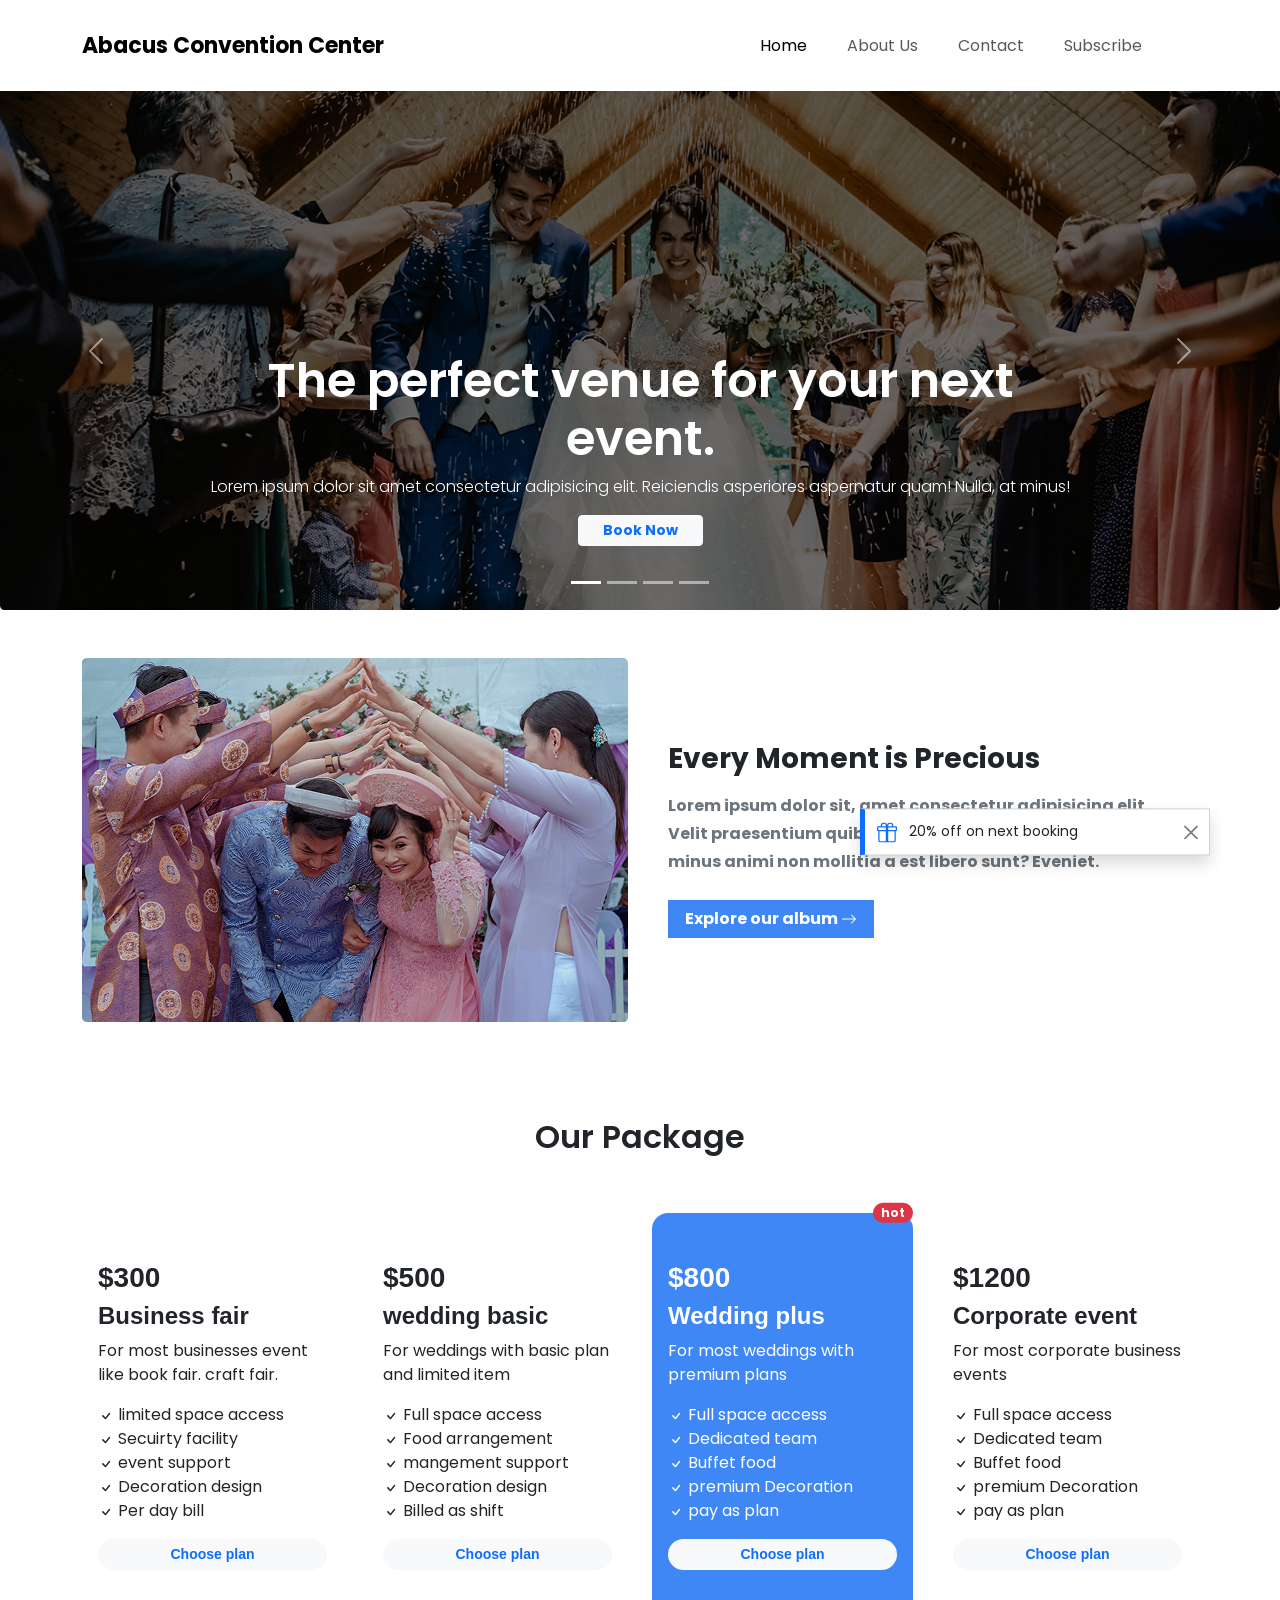
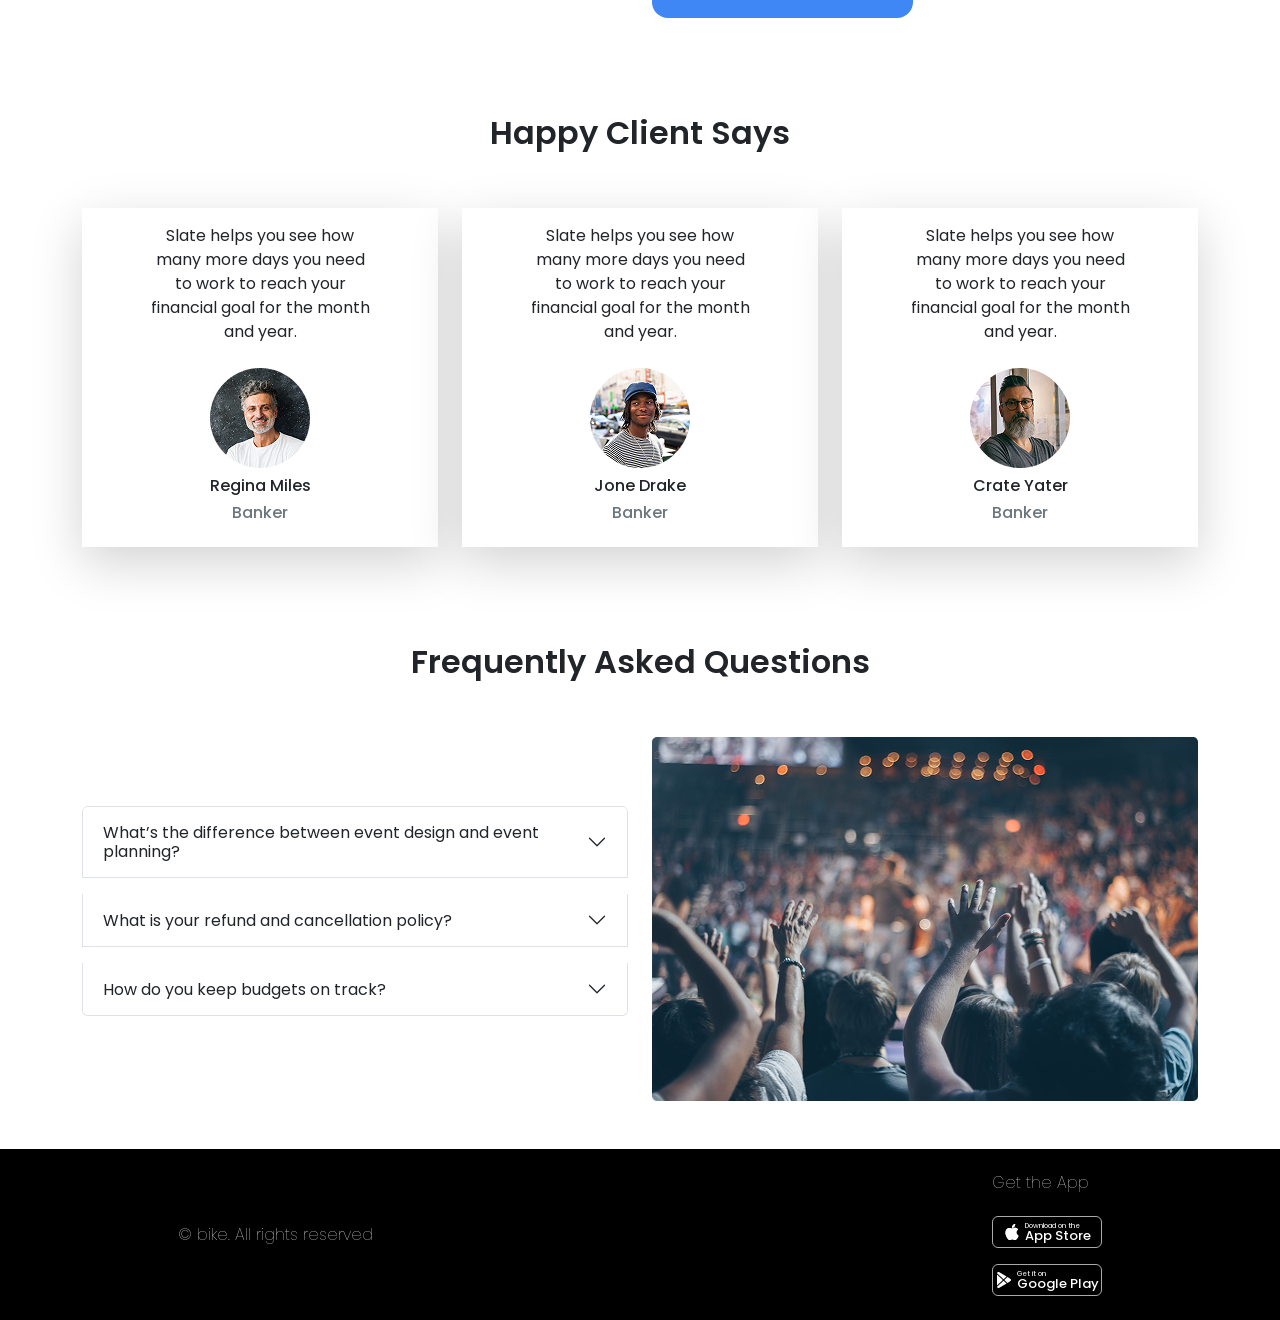
==== task-bootstrap/index.html @ 2b0fbbd4 "Fixed some typography" ====
<!DOCTYPE html>
<html lang="en">
<head>
    <meta charset="UTF-8">
    <meta name="viewport" content="width=device-width, initial-scale=1.0">
    <link rel="preconnect" href="https://fonts.googleapis.com">
    <link rel="preconnect" href="https://fonts.gstatic.com" crossorigin>
    <link href="https://fonts.googleapis.com/css2?family=Poppins:ital,wght@0,100;0,200;0,300;0,400;0,500;0,600;0,700;0,800;0,900;1,100;1,200;1,300;1,400;1,500;1,600;1,700;1,800;1,900&display=swap" rel="stylesheet">
    <link rel="stylesheet" href="https://cdn.jsdelivr.net/npm/bootstrap@5.3.8/dist/css/bootstrap.min.css">
    <link rel="stylesheet" href="style.css">
    <title>Bootstrap Task</title>
</head>
<body>
    <!-- Nav -->
    <nav class="navbar navbar-expand-lg py-4 shadow-sm">
        <div class="container">
            <a class="navbar-brand fw-700 text-wrap" href="#" style="font-size: 22px;">Abacus Convention Center</a>
            <button class="navbar-toggler" type="button" data-bs-toggle="collapse" data-bs-target="#navbarSupportedContent" aria-controls="navbarSupportedContent" aria-expanded="false" aria-label="Toggle navigation">
                <img src="img/menu-2 1.png">
            </button>
            <div class="collapse navbar-collapse" id="navbarSupportedContent">
                <ul class="navbar-nav ms-auto me-5 gap-4 flex-shrink-0">
                    <li class="nav-item">
                        <a class="nav-link active fs-16" aria-current="page" href="#">Home</a>
                    </li>
                    <li class="nav-item">
                        <a class="nav-link fs-16" href="#">About Us</a>
                    </li>
                    <li class="nav-item">
                        <a class="nav-link fs-16" href="#">Contact</a>
                    </li>
                    <li class="nav-item">
                        <a class="nav-link fs-16" href="#">Subscribe</a>
                    </li>
                </ul>
            </div>
        </div>
    </nav>
    <!-- Nav -->

    <!-- Slide -->
    <section class="slides">
        <div class="container-fluid p-0">
            <div id="carouselExampleCaptions" class="carousel slide" data-bs-touch="true" data-bs-ride="carousel">
                <div class="carousel-indicators">
                    <button type="button" data-bs-target="#carouselExampleCaptions" data-bs-slide-to="0" class="active" aria-current="true" aria-label="Slide 1"></button>
                    <button type="button" data-bs-target="#carouselExampleCaptions" data-bs-slide-to="1" aria-label="Slide 2"></button>
                    <button type="button" data-bs-target="#carouselExampleCaptions" data-bs-slide-to="2" aria-label="Slide 3"></button>
                    <button type="button" data-bs-target="#carouselExampleCaptions" data-bs-slide-to="3" aria-label="Slide 4"></button>
                </div>

                <div class="carousel-inner mx-auto">
                    <div class="carousel-item active">
                        <div class="w-img-container">
                            <img class="w-100 w-img" src="img/slide.png">
                        </div>
                        <div class="carousel-caption d-md-block mb-4">
                            <div class="p-0 mx-auto">
                                <h5 class="caption-title fw-600">The perfect venue for your next event.</h5>
                                <p class="fs-16 fw-300">Lorem ipsum dolor sit amet consectetur adipisicing elit. Reiciendis asperiores aspernatur quam! Nulla, at minus!</p>
                                <button class="btn btn-sm btn-light px-4 text-primary fw-700">Book Now</button>
                            </div>
                        </div>
                    </div>
                    <div class="carousel-item">
                        <div class="w-img-container">
                            <img class="w-100 w-img" src="img/slide.png">
                        </div>
                        <div class="carousel-caption d-md-block mb-4">
                            <div class="w-md-50 p-0 mx-auto">
                                <h5 class="caption-title fw-600">The perfect venue for your next event.</h5>
                                <p class="fs-16 fw-300">Lorem ipsum dolor sit amet consectetur adipisicing elit. Reiciendis asperiores aspernatur quam! Nulla, at minus!</p>
                                <button class="btn btn-sm btn-light px-4 text-primary fw-bold">Book Now</button>
                            </div>
                        </div>
                    </div>
                    <div class="carousel-item">
                        <div class="w-img-container">
                            <img class="w-100 w-img" src="img/slide.png">
                        </div>
                        <div class="carousel-caption d-md-block mb-4">
                            <div class="p-0 mx-auto">
                                <h5 class="caption-title fw-600">The perfect venue for your next event.</h5>
                                <p class="fs-16 fw-300">Lorem ipsum dolor sit amet consectetur adipisicing elit. Reiciendis asperiores aspernatur quam! Nulla, at minus!</p>
                                <button class="btn btn-sm btn-light px-4 text-primary fw-bold">Book Now</button>
                            </div>
                        </div>
                    </div>
                    <div class="carousel-item">
                        <div class="w-img-container">
                            <img class="w-100 w-img" src="img/slide.png">
                        </div>
                        <div class="carousel-caption d-md-block mb-4">
                            <div class="w-md-50 p-0 mx-auto">
                                <h5 class="caption-title fw-600">The perfect venue for your next event.</h5>
                                <p class="fs-16 fw-300">Lorem ipsum dolor sit amet consectetur adipisicing elit. Reiciendis asperiores aspernatur quam! Nulla, at minus!</p>
                                <button class="btn btn-sm btn-light px-4 text-primary fw-bold">Book Now</button>
                            </div>
                        </div>
                    </div>
                </div>

                <button class="carousel-control-prev" type="button" data-bs-target="#carouselExampleCaptions" data-bs-slide="prev">
                    <span class="carousel-control-prev-icon" aria-hidden="true"></span>
                    <span class="visually-hidden">Previous</span>
                </button>

                <button class="carousel-control-next" type="button" data-bs-target="#carouselExampleCaptions" data-bs-slide="next">
                    <span class="carousel-control-next-icon" aria-hidden="true"></span>
                    <span class="visually-hidden">Next</span>
                </button>
            </div>
        </div>
    </section>
    <!-- Slide -->

    <!-- Content -->
    <section class="content">
        <div class="container my-5 position-relative">
            <div class="row align-items-center gy-3">
                <div class="col-lg-6 d-flex justify-content-center">
                    <img class="img-fluid" src="img/group.png" alt="">
                </div>
                <div class="col-lg-6">
                    <div class="d-flex flex-column gap-2 p-3">
                        <h3 class="content-title fw-bolder">Every Moment is Precious</h3>
                        <p class="fw-700 text-secondary" style="line-height: 28px;">Lorem ipsum dolor sit, amet consectetur adipisicing elit. Velit praesentium quibusdam doloribus quos sequi quod id, minus animi non mollitia a est libero sunt? Eveniet.</p>
                        <div>
                            <button class="btn text-white px-3 rounded-0 fw-700 fs-16" style="background-color: #3F87F5;">
                                Explore our album
                                <svg xmlns="http://www.w3.org/2000/svg" width="16" height="16" fill="currentColor" class="bi bi-arrow-right" viewBox="0 0 16 16">
                                    <path fill-rule="evenodd" d="M1 8a.5.5 0 0 1 .5-.5h11.793l-3.147-3.146a.5.5 0 0 1 .708-.708l4 4a.5.5 0 0 1 0 .708l-4 4a.5.5 0 0 1-.708-.708L13.293 8.5H1.5A.5.5 0 0 1 1 8"/>
                                </svg>
                            </button>
                        </div>
                    </div>
                </div>
            </div>
            <div class="toast show align-items-center position-absolute top-50 end-0 translate-middle-y rounded-0" role="alert" aria-live="assertive" aria-atomic="true" style="background: white; border-left: 5px solid var(--bs-primary);">
                <div class="d-flex">
                    <div class="toast-body">
                        <svg xmlns="http://www.w3.org/2000/svg" width="20" height="20" fill="currentColor" class="bi bi-gift me-2 text-primary" viewBox="0 0 16 16">
                            <path d="M3 2.5a2.5 2.5 0 0 1 5 0 2.5 2.5 0 0 1 5 0v.006c0 .07 0 .27-.038.494H15a1 1 0 0 1 1 1v2a1 1 0 0 1-1 1v7.5a1.5 1.5 0 0 1-1.5 1.5h-11A1.5 1.5 0 0 1 1 14.5V7a1 1 0 0 1-1-1V4a1 1 0 0 1 1-1h2.038A3 3 0 0 1 3 2.506zm1.068.5H7v-.5a1.5 1.5 0 1 0-3 0c0 .085.002.274.045.43zM9 3h2.932l.023-.07c.043-.156.045-.345.045-.43a1.5 1.5 0 0 0-3 0zM1 4v2h6V4zm8 0v2h6V4zm5 3H9v8h4.5a.5.5 0 0 0 .5-.5zm-7 8V7H2v7.5a.5.5 0 0 0 .5.5z"/>
                        </svg>
                        20% off on next booking
                    </div>
                    <button type="button" class="btn-close me-2 m-auto" data-bs-dismiss="toast" aria-label="Close"></button>
                </div>
            </div>
        </div>
    </section>
    <!-- Content -->

    <!-- Packages -->
    <section class="packages">
        <div class="container my-5">
            <div class="row">
                <div class="col-md-12 text-center my-5">
                    <h2 class="fw-600">Our Package</h2>
                </div>
            </div>
            <div class="row gy-3">
                <div class="col-md-3">
                    <div class="card border-0 rounded-4">
                        <div class="card-body py-5">
                            <h3 class="fw-700 ff-roboto">$300</h3>
                            <h4 class="fw-700 ff-roboto">Business fair</h4>
                            <p class="fw-400">For most businesses event like book fair. craft fair.</p>
                            <ul class="list-unstyled fw-400">
                                <li>
                                    <svg xmlns="http://www.w3.org/2000/svg" width="16" height="16" fill="currentColor" class="bi bi-check" viewBox="0 0 16 16">
                                        <path d="M10.97 4.97a.75.75 0 0 1 1.07 1.05l-3.99 4.99a.75.75 0 0 1-1.08.02L4.324 8.384a.75.75 0 1 1 1.06-1.06l2.094 2.093 3.473-4.425z"/>
                                    </svg>
                                    limited space access
                                </li>
                                <li>
                                    <svg xmlns="http://www.w3.org/2000/svg" width="16" height="16" fill="currentColor" class="bi bi-check" viewBox="0 0 16 16">
                                        <path d="M10.97 4.97a.75.75 0 0 1 1.07 1.05l-3.99 4.99a.75.75 0 0 1-1.08.02L4.324 8.384a.75.75 0 1 1 1.06-1.06l2.094 2.093 3.473-4.425z"/>
                                    </svg>
                                    Secuirty facility
                                </li>
                                <li>
                                    <svg xmlns="http://www.w3.org/2000/svg" width="16" height="16" fill="currentColor" class="bi bi-check" viewBox="0 0 16 16">
                                        <path d="M10.97 4.97a.75.75 0 0 1 1.07 1.05l-3.99 4.99a.75.75 0 0 1-1.08.02L4.324 8.384a.75.75 0 1 1 1.06-1.06l2.094 2.093 3.473-4.425z"/>
                                    </svg>
                                    event support
                                </li>
                                <li>
                                    <svg xmlns="http://www.w3.org/2000/svg" width="16" height="16" fill="currentColor" class="bi bi-check" viewBox="0 0 16 16">
                                        <path d="M10.97 4.97a.75.75 0 0 1 1.07 1.05l-3.99 4.99a.75.75 0 0 1-1.08.02L4.324 8.384a.75.75 0 1 1 1.06-1.06l2.094 2.093 3.473-4.425z"/>
                                    </svg>
                                    Decoration design
                                </li>
                                <li>
                                    <svg xmlns="http://www.w3.org/2000/svg" width="16" height="16" fill="currentColor" class="bi bi-check" viewBox="0 0 16 16">
                                        <path d="M10.97 4.97a.75.75 0 0 1 1.07 1.05l-3.99 4.99a.75.75 0 0 1-1.08.02L4.324 8.384a.75.75 0 1 1 1.06-1.06l2.094 2.093 3.473-4.425z"/>
                                    </svg>
                                    Per day bill
                                </li>
                            </ul>
                            <div>
                                <button class="btn btn-sm bg-light text-primary rounded-pill w-100 fw-700 ff-roboto" style="color: #3F87F5;">Choose plan</button>
                            </div>
                        </div>
                    </div>
                </div>
                <div class="col-md-3">
                    <div class="card border-0 rounded-4">
                        <div class="card-body py-5">
                            <h3 class="fw-700 ff-roboto">$500</h3>
                            <h4 class="fw-700 ff-roboto">wedding basic</h4>
                            <p class="fw-400">For weddings with basic plan and limited item</p>
                            <ul class="list-unstyled fw-400">
                                <li>
                                    <svg xmlns="http://www.w3.org/2000/svg" width="16" height="16" fill="currentColor" class="bi bi-check" viewBox="0 0 16 16">
                                        <path d="M10.97 4.97a.75.75 0 0 1 1.07 1.05l-3.99 4.99a.75.75 0 0 1-1.08.02L4.324 8.384a.75.75 0 1 1 1.06-1.06l2.094 2.093 3.473-4.425z"/>
                                    </svg>
                                    Full space access
                                </li>
                                <li>
                                    <svg xmlns="http://www.w3.org/2000/svg" width="16" height="16" fill="currentColor" class="bi bi-check" viewBox="0 0 16 16">
                                        <path d="M10.97 4.97a.75.75 0 0 1 1.07 1.05l-3.99 4.99a.75.75 0 0 1-1.08.02L4.324 8.384a.75.75 0 1 1 1.06-1.06l2.094 2.093 3.473-4.425z"/>
                                    </svg>
                                    Food arrangement
                                </li>
                                <li>
                                    <svg xmlns="http://www.w3.org/2000/svg" width="16" height="16" fill="currentColor" class="bi bi-check" viewBox="0 0 16 16">
                                        <path d="M10.97 4.97a.75.75 0 0 1 1.07 1.05l-3.99 4.99a.75.75 0 0 1-1.08.02L4.324 8.384a.75.75 0 1 1 1.06-1.06l2.094 2.093 3.473-4.425z"/>
                                    </svg>
                                    mangement support
                                </li>
                                <li>
                                    <svg xmlns="http://www.w3.org/2000/svg" width="16" height="16" fill="currentColor" class="bi bi-check" viewBox="0 0 16 16">
                                        <path d="M10.97 4.97a.75.75 0 0 1 1.07 1.05l-3.99 4.99a.75.75 0 0 1-1.08.02L4.324 8.384a.75.75 0 1 1 1.06-1.06l2.094 2.093 3.473-4.425z"/>
                                    </svg>
                                    Decoration design
                                </li>
                                <li>
                                    <svg xmlns="http://www.w3.org/2000/svg" width="16" height="16" fill="currentColor" class="bi bi-check" viewBox="0 0 16 16">
                                        <path d="M10.97 4.97a.75.75 0 0 1 1.07 1.05l-3.99 4.99a.75.75 0 0 1-1.08.02L4.324 8.384a.75.75 0 1 1 1.06-1.06l2.094 2.093 3.473-4.425z"/>
                                    </svg>
                                    Billed as shift
                                </li>
                            </ul>
                            <div>
                                <button class="btn btn-sm bg-light text-primary rounded-pill w-100 fw-700 ff-roboto" style="color: #3F87F5;">Choose plan</button>
                            </div>
                        </div>
                    </div>
                </div>
                <div class="col-md-3">
                    <div class="card card-highlight text-white border-0 rounded-4">
                        <span class="badge position-absolute bg-danger rounded-pill end-0 translate-middle-y">hot</span>
                        <div class="card-body py-5">
                            <h3 class="fw-700 ff-roboto">$800</h3>
                            <h4 class="fw-700 ff-roboto" >Wedding plus</h4>
                            <p class="fw-400">For most weddings with premium plans</p>
                            <ul class="list-unstyled fw-400">
                                <li>
                                    <svg xmlns="http://www.w3.org/2000/svg" width="16" height="16" fill="currentColor" class="bi bi-check" viewBox="0 0 16 16">
                                        <path d="M10.97 4.97a.75.75 0 0 1 1.07 1.05l-3.99 4.99a.75.75 0 0 1-1.08.02L4.324 8.384a.75.75 0 1 1 1.06-1.06l2.094 2.093 3.473-4.425z"/>
                                    </svg>
                                    Full space access
                                </li>
                                <li>
                                    <svg xmlns="http://www.w3.org/2000/svg" width="16" height="16" fill="currentColor" class="bi bi-check" viewBox="0 0 16 16">
                                        <path d="M10.97 4.97a.75.75 0 0 1 1.07 1.05l-3.99 4.99a.75.75 0 0 1-1.08.02L4.324 8.384a.75.75 0 1 1 1.06-1.06l2.094 2.093 3.473-4.425z"/>
                                    </svg>
                                    Dedicated team
                                </li>
                                <li>
                                    <svg xmlns="http://www.w3.org/2000/svg" width="16" height="16" fill="currentColor" class="bi bi-check" viewBox="0 0 16 16">
                                        <path d="M10.97 4.97a.75.75 0 0 1 1.07 1.05l-3.99 4.99a.75.75 0 0 1-1.08.02L4.324 8.384a.75.75 0 1 1 1.06-1.06l2.094 2.093 3.473-4.425z"/>
                                    </svg>
                                    Buffet food
                                </li>
                                <li>
                                    <svg xmlns="http://www.w3.org/2000/svg" width="16" height="16" fill="currentColor" class="bi bi-check" viewBox="0 0 16 16">
                                        <path d="M10.97 4.97a.75.75 0 0 1 1.07 1.05l-3.99 4.99a.75.75 0 0 1-1.08.02L4.324 8.384a.75.75 0 1 1 1.06-1.06l2.094 2.093 3.473-4.425z"/>
                                    </svg>
                                    premium Decoration
                                </li>
                                <li>
                                    <svg xmlns="http://www.w3.org/2000/svg" width="16" height="16" fill="currentColor" class="bi bi-check" viewBox="0 0 16 16">
                                        <path d="M10.97 4.97a.75.75 0 0 1 1.07 1.05l-3.99 4.99a.75.75 0 0 1-1.08.02L4.324 8.384a.75.75 0 1 1 1.06-1.06l2.094 2.093 3.473-4.425z"/>
                                    </svg>
                                    pay as plan
                                </li>
                            </ul>
                            <div>
                                <button class="btn btn-sm bg-light text-primary rounded-pill w-100 fw-700 ff-roboto" style="color: #3F87F5;">Choose plan</button>
                            </div>
                        </div>
                    </div>
                </div>
                <div class="col-md-3">
                    <div class="card border-0 rounded-4">
                        <div class="card-body py-5">
                            <h3 class="fw-700 ff-roboto">$1200</h3>
                            <h4 class="fw-700 ff-roboto">Corporate event</h4>
                            <p class="fw-400">For most corporate business events</p>
                            <ul class="list-unstyled fw-400">
                                <li>
                                    <svg xmlns="http://www.w3.org/2000/svg" width="16" height="16" fill="currentColor" class="bi bi-check" viewBox="0 0 16 16">
                                        <path d="M10.97 4.97a.75.75 0 0 1 1.07 1.05l-3.99 4.99a.75.75 0 0 1-1.08.02L4.324 8.384a.75.75 0 1 1 1.06-1.06l2.094 2.093 3.473-4.425z"/>
                                    </svg>
                                    Full space access
                                </li>
                                <li>
                                    <svg xmlns="http://www.w3.org/2000/svg" width="16" height="16" fill="currentColor" class="bi bi-check" viewBox="0 0 16 16">
                                        <path d="M10.97 4.97a.75.75 0 0 1 1.07 1.05l-3.99 4.99a.75.75 0 0 1-1.08.02L4.324 8.384a.75.75 0 1 1 1.06-1.06l2.094 2.093 3.473-4.425z"/>
                                    </svg>
                                    Dedicated team
                                </li>
                                <li>
                                    <svg xmlns="http://www.w3.org/2000/svg" width="16" height="16" fill="currentColor" class="bi bi-check" viewBox="0 0 16 16">
                                        <path d="M10.97 4.97a.75.75 0 0 1 1.07 1.05l-3.99 4.99a.75.75 0 0 1-1.08.02L4.324 8.384a.75.75 0 1 1 1.06-1.06l2.094 2.093 3.473-4.425z"/>
                                    </svg>
                                    Buffet food
                                </li>
                                <li>
                                    <svg xmlns="http://www.w3.org/2000/svg" width="16" height="16" fill="currentColor" class="bi bi-check" viewBox="0 0 16 16">
                                        <path d="M10.97 4.97a.75.75 0 0 1 1.07 1.05l-3.99 4.99a.75.75 0 0 1-1.08.02L4.324 8.384a.75.75 0 1 1 1.06-1.06l2.094 2.093 3.473-4.425z"/>
                                    </svg>
                                    premium Decoration
                                </li>
                                <li>
                                    <svg xmlns="http://www.w3.org/2000/svg" width="16" height="16" fill="currentColor" class="bi bi-check" viewBox="0 0 16 16">
                                        <path d="M10.97 4.97a.75.75 0 0 1 1.07 1.05l-3.99 4.99a.75.75 0 0 1-1.08.02L4.324 8.384a.75.75 0 1 1 1.06-1.06l2.094 2.093 3.473-4.425z"/>
                                    </svg>
                                    pay as plan
                                </li>
                            </ul>
                            <div>
                                <button class="btn btn-sm bg-light text-primary rounded-pill w-100 fw-700 ff-roboto" style="color: #3F87F5;">Choose plan</button>
                            </div>
                        </div>
                    </div>
                </div>
            </div>
        </div>
    </section>
    <!-- Packages -->

    <!-- Testimonials -->
    <section class="packages">
        <div class="container my-5">
            <div class="row">
                <div class="col-md-12 text-center my-5">
                    <h2 class="fw-600">Happy Client Says</h2>
                </div>
            </div>
            <div class="row gy-3">
                <div class="col-md-4">
                    <div class="card border-0 rounded-0 shadow-lg">
                        <div class="card-body text-center">
                            <p class="fw-400 fs-16 px-5">Slate helps you see how 
                                many more days you need 
                                to work to reach your financial 
                                goal for the month and year.</p>
                            <img src="img/ellipse1.png" class="my-2">
                            <h3 class="fs-14">Regina Miles</h3>
                            <h4 class="text-secondary fs-14">Banker</h4>
                        </div>
                    </div>
                </div>
                <div class="col-md-4">
                    <div class="card border-0 rounded-0 shadow-lg">
                        <div class="card-body text-center">
                            <p class="fw-400 fs-16 px-5">Slate helps you see how 
                                many more days you need 
                                to work to reach your financial 
                                goal for the month and year.</p>
                            <img src="img/ellipse2.png" class="my-2">
                            <h3 class="fs-14 ">Jone Drake</h3>
                            <h4 class="text-secondary fs-6">Banker</h4>
                        </div>
                    </div>
                </div>
                <div class="col-md-4">
                    <div class="card border-0 rounded-0 shadow-lg">
                        <div class="card-body text-center">
                            <p class="fw-400 fs-16 px-5">Slate helps you see how 
                                many more days you need 
                                to work to reach your financial 
                                goal for the month and year.</p>
                            <img src="img/ellipse3.png" class="my-2">
                            <h3 class="fs-14">Crate Yater</h3>
                            <h4 class="text-secondary fs-14">Banker</h4>
                        </div>
                    </div>
                </div>
            </div>
        </div>
    </section>
    <!-- Testimonials -->

    <!-- FAQs -->
    <section class="packages">
        <div class="container my-5">
            <div class="row">
                <div class="col-md-12 text-center my-5">
                    <h2 class="fw-600">Frequently Asked Questions</h2>
                </div>
            </div>
            <div class="row align-items-center gy-3">
                <div class="col-lg-6">
                    <div class="accordion" id="accordionFlushExample">
                        <div class="accordion-item mb-3">
                            <h2 class="accordion-header">
                            <button class="accordion-button collapsed" type="button" data-bs-toggle="collapse" data-bs-target="#flush-collapseOne" aria-expanded="false" aria-controls="flush-collapseOne">
                                What’s the difference between event design and event planning?
                            </button>
                            </h2>
                            <div id="flush-collapseOne" class="accordion-collapse collapse" data-bs-parent="#accordionFlushExample">
                            <div class="accordion-body fs-16">Event design and event planning work hand in hand to deliver a successful event.Events by Knight offer tailor made events. This means we incorporate both event design and event planning to create that perfect event.</div>
                            </div>
                        </div>
                        <div class="accordion-item mb-3">
                            <h2 class="accordion-header">
                            <button class="accordion-button collapsed" type="button" data-bs-toggle="collapse" data-bs-target="#flush-collapseTwo" aria-expanded="false" aria-controls="flush-collapseTwo">
                                What is your refund and cancellation policy?
                            </button>
                            </h2>
                            <div id="flush-collapseTwo" class="accordion-collapse collapse" data-bs-parent="#accordionFlushExample">
                            <div class="accordion-body fs-16">Lorem ipsum dolor, sit amet consectetur adipisicing elit. Quia quidem eius eaque nulla eveniet, modi quis iste non possimus, placeat animi eligendi exercitationem odit corporis?</div>
                            </div>
                        </div>
                        <div class="accordion-item mb-3">
                            <h2 class="accordion-header">
                            <button class="accordion-button collapsed" type="button" data-bs-toggle="collapse" data-bs-target="#flush-collapseThree" aria-expanded="false" aria-controls="flush-collapseThree">
                                How do you keep budgets on track?
                            </button>
                            </h2>
                            <div id="flush-collapseThree" class="accordion-collapse collapse" data-bs-parent="#accordionFlushExample">
                            <div class="accordion-body fs-16">Lorem ipsum dolor sit amet, consectetur adipisicing elit. Voluptas, nulla enim corporis voluptatum quidem asperiores repellendus exercitationem ab distinctio quis nemo quisquam debitis. Neque consequatur odit ex veritatis.</div>
                            </div>
                        </div>
                        </div>
                </div>
                <div class="col-lg-6 d-flex justify-content-center">
                    <img class="img-fluid" src="img/group2.png" alt="">
                </div>
            </div>
        </div>
    </section>
    <!-- FAQs -->

    <!-- Footer -->
    <footer class="footer">
        <div class="container-fluid text-white p-4" style="background-color: black;">
            <div class="w-75 mx-auto d-flex justify-content-between align-items-center">
                <span class="fw-lighter">&copy; bike. All rights reserved</span>
                <div class="d-flex flex-column gap-3">
                    <h6 class="fw-lighter">Get the App</h6>
                    <a href="#" class="custom-btn">
                        <svg xmlns="http://www.w3.org/2000/svg" width="16" height="16" fill="currentColor" class="bi bi-apple" viewBox="0 0 16 16">
                            <path d="M11.182.008C11.148-.03 9.923.023 8.857 1.18c-1.066 1.156-.902 2.482-.878 2.516s1.52.087 2.475-1.258.762-2.391.728-2.43m3.314 11.733c-.048-.096-2.325-1.234-2.113-3.422s1.675-2.789 1.698-2.854-.597-.79-1.254-1.157a3.7 3.7 0 0 0-1.563-.434c-.108-.003-.483-.095-1.254.116-.508.139-1.653.589-1.968.607-.316.018-1.256-.522-2.267-.665-.647-.125-1.333.131-1.824.328-.49.196-1.422.754-2.074 2.237-.652 1.482-.311 3.83-.067 4.56s.625 1.924 1.273 2.796c.576.984 1.34 1.667 1.659 1.899s1.219.386 1.843.067c.502-.308 1.408-.485 1.766-.472.357.013 1.061.154 1.782.539.571.197 1.111.115 1.652-.105.541-.221 1.324-1.059 2.238-2.758q.52-1.185.473-1.282"/>
                            <path d="M11.182.008C11.148-.03 9.923.023 8.857 1.18c-1.066 1.156-.902 2.482-.878 2.516s1.52.087 2.475-1.258.762-2.391.728-2.43m3.314 11.733c-.048-.096-2.325-1.234-2.113-3.422s1.675-2.789 1.698-2.854-.597-.79-1.254-1.157a3.7 3.7 0 0 0-1.563-.434c-.108-.003-.483-.095-1.254.116-.508.139-1.653.589-1.968.607-.316.018-1.256-.522-2.267-.665-.647-.125-1.333.131-1.824.328-.49.196-1.422.754-2.074 2.237-.652 1.482-.311 3.83-.067 4.56s.625 1.924 1.273 2.796c.576.984 1.34 1.667 1.659 1.899s1.219.386 1.843.067c.502-.308 1.408-.485 1.766-.472.357.013 1.061.154 1.782.539.571.197 1.111.115 1.652-.105.541-.221 1.324-1.059 2.238-2.758q.52-1.185.473-1.282"/>
                        </svg>
                        <span class="custom-text">
                        <small>Download on the</small>
                        <strong>App Store</strong>
                        </span>
                    </a>
                    <a href="#" class="custom-btn">
                        <svg xmlns="http://www.w3.org/2000/svg" width="16" height="16" fill="currentColor" class="bi bi-google-play" viewBox="0 0 16 16">
                            <path d="M14.222 9.374c1.037-.61 1.037-2.137 0-2.748L11.528 5.04 8.32 8l3.207 2.96zm-3.595 2.116L7.583 8.68 1.03 14.73c.201 1.029 1.36 1.61 2.303 1.055zM1 13.396V2.603L6.846 8zM1.03 1.27l6.553 6.05 3.044-2.81L3.333.215C2.39-.341 1.231.24 1.03 1.27"/>
                        </svg>
                        <span class="custom-text">
                        <small>Get it on</small>
                        <strong>Google Play</strong>
                        </span>
                    </a>
                </div>
            </div>
        </div>
    </footer>
    <!-- Footer -->

    <script src="https://cdn.jsdelivr.net/npm/bootstrap@5.3.8/dist/js/bootstrap.bundle.min.js"></script>
</body>
</html>
---- task-bootstrap/style.css ----
body {
    font-family: 'Poppins', sans-serif;
}

.fs-14 {
    font-size: 16px;
}

.fs-15 {
    font-size: 16px;
}

.fs-16 {
    font-size: 16px;
}

.fw-300 {
    font-weight: 300;
}

.fw-700 {
    font-weight: 700;
}

.fw-600 {
    font-weight: 600;
}

.fw-400 {
    font-weight: 400;
}

.ff-roboto {
    font-family: 'Roboto', sans-serif;
}

.caption-title {
    font-size: 48px;
}

.card {
    transition: transform 0.3s ease;
}

.card:hover, .card-highlight:hover {
    z-index: 10;
    transform: scale(1.1);
    box-shadow: 0 42px 34px 0 #00000010;
}

.card-highlight {
    background-color: #3F87F5;
}

.card-highlight:hover {
    box-shadow: 0 42px 34px 0 #3F87F540;
}

.custom-btn {
    width: 110px;
    height: 32px;
    background: #000;
    color: #fff;
    border: 1px solid #aaa;
    border-radius: 6px;
    text-decoration: none;
    display: flex;
    align-items: center;
    justify-content: center;
    gap: 5px;
}

.custom-btn i {
    font-size: 19px;
}

.custom-text {
    line-height: 1;
}

.custom-text small {
    display: block;
    font-size: 7px;
}

.custom-text strong {
    display: block;
    font-size: 13px;
    font-weight: 500;
}

@media (max-width: 768px) {
    .caption-title {
        font-size: 24px;
    }

    .w-img-container {
        overflow: hidden;
    }
    .w-img {
        width: 1100px !important;
        position: relative;
        left: calc(50% - 550px);
    }
}
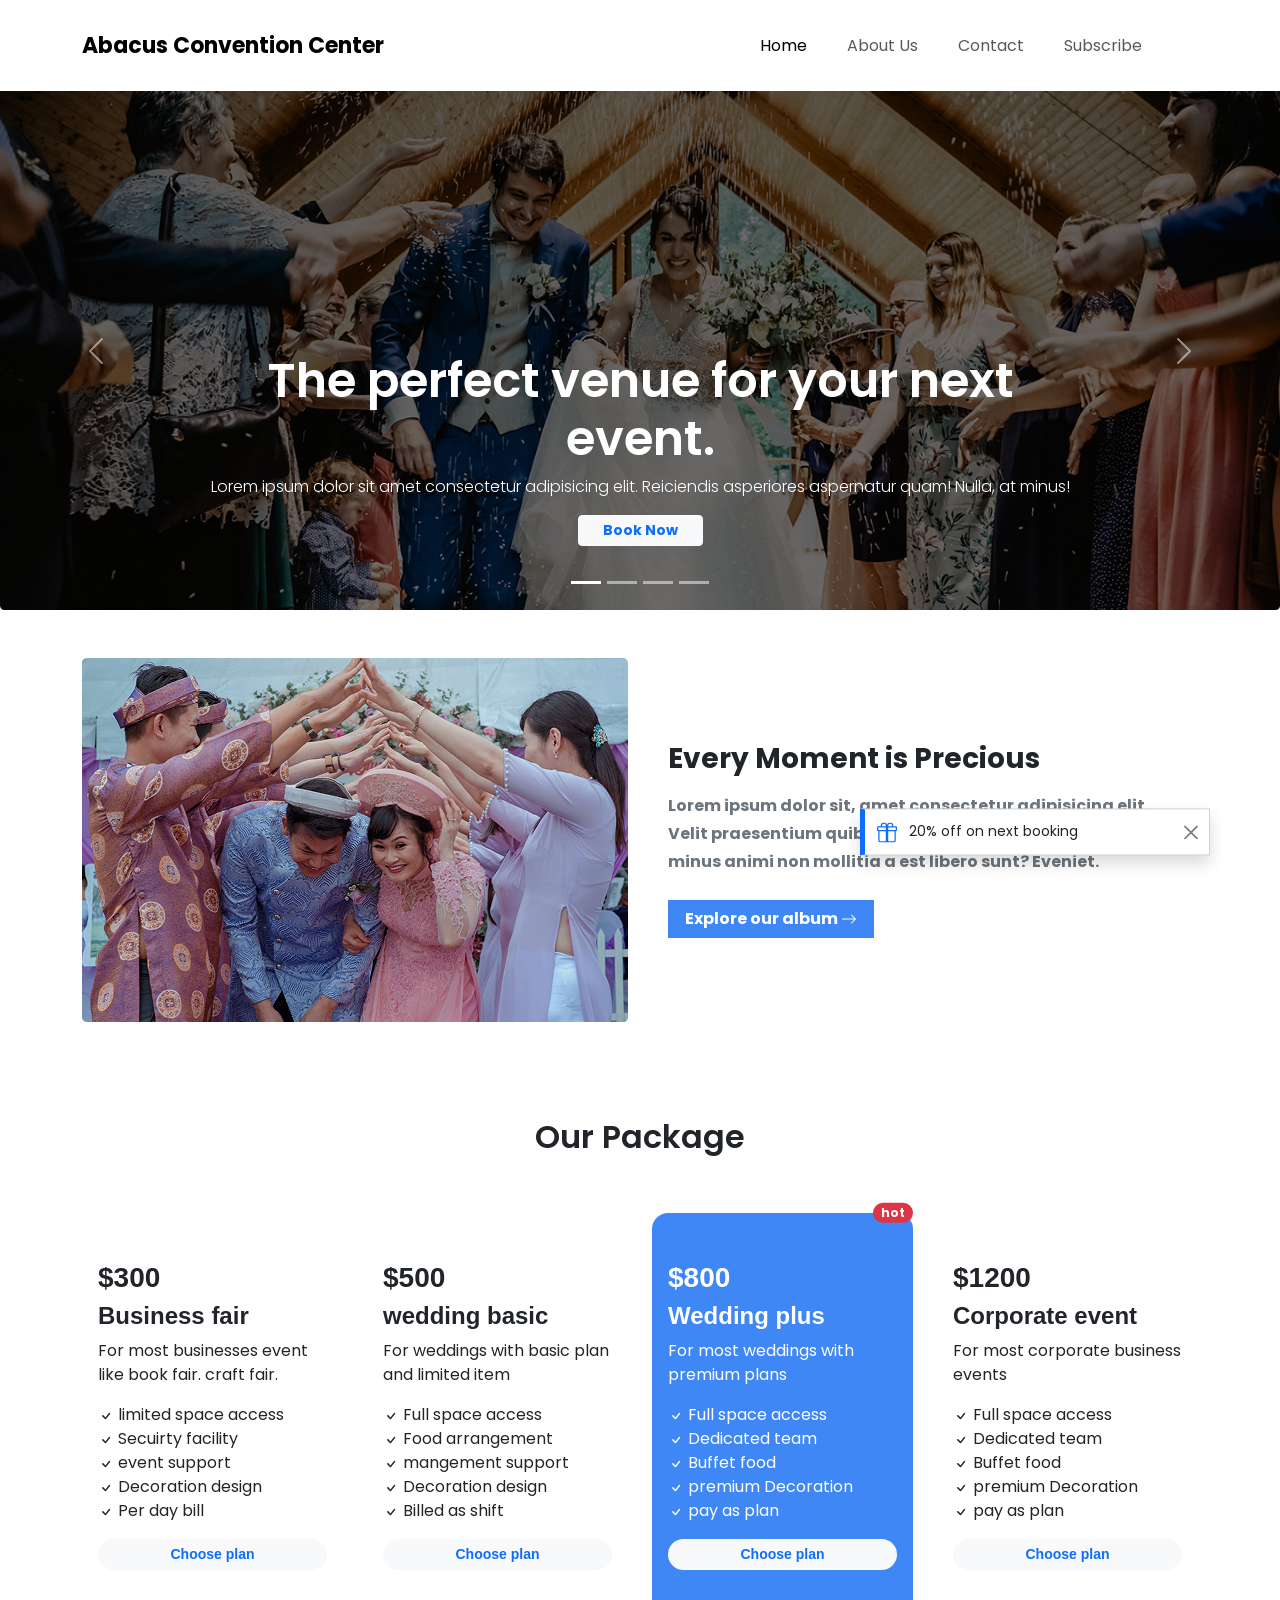
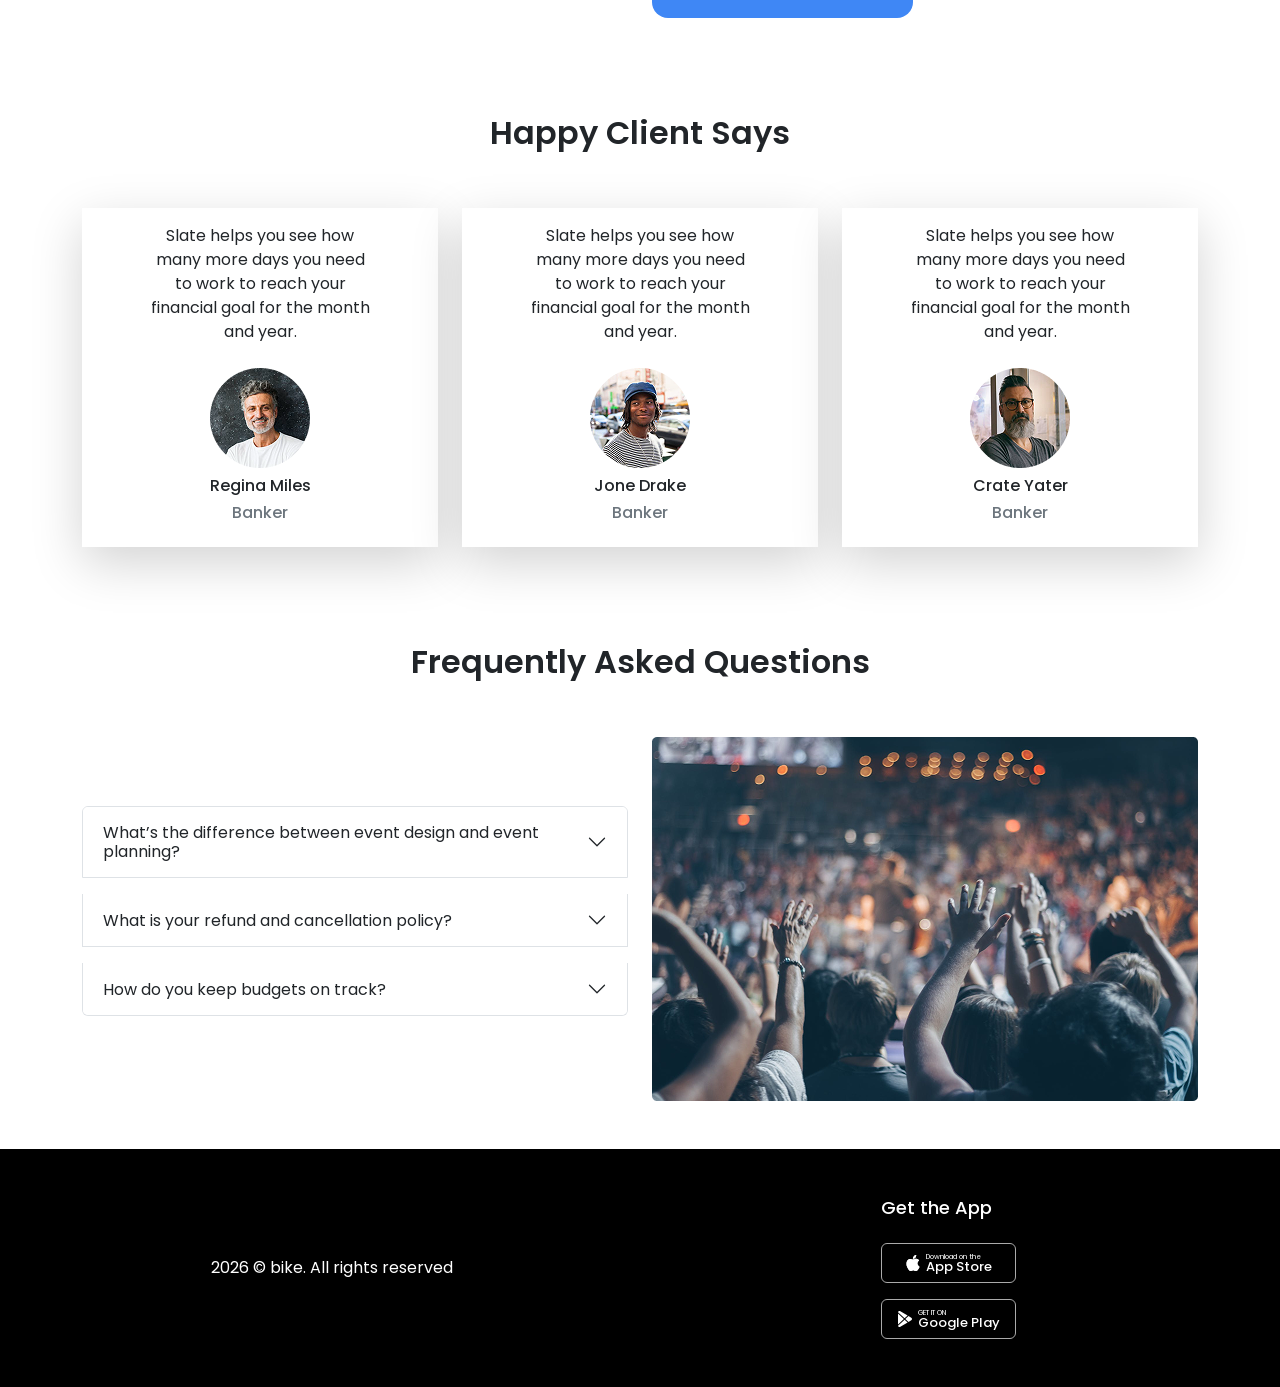
==== commit bfc02b08: "Updated" ====
--- a/task-bootstrap/index.html
+++ b/task-bootstrap/index.html
@@ -19,18 +19,18 @@
                 <img src="img/menu-2 1.png">
             </button>
             <div class="collapse navbar-collapse" id="navbarSupportedContent">
-                <ul class="navbar-nav ms-auto me-5 gap-4 flex-shrink-0">
+                <ul class="navbar-nav ms-auto mt-md-0 mt-3 me-5 gap-4 flex-shrink-0">
                     <li class="nav-item">
-                        <a class="nav-link active fs-16" aria-current="page" href="#">Home</a>
+                        <a class="nav-link active fs-16 py-2" aria-current="page" href="#">Home</a>
                     </li>
                     <li class="nav-item">
-                        <a class="nav-link fs-16" href="#">About Us</a>
+                        <a class="nav-link fs-16 py-2" href="#">About Us</a>
                     </li>
                     <li class="nav-item">
-                        <a class="nav-link fs-16" href="#">Contact</a>
+                        <a class="nav-link fs-16 py-2" href="#">Contact</a>
                     </li>
                     <li class="nav-item">
-                        <a class="nav-link fs-16" href="#">Subscribe</a>
+                        <a class="nav-link fs-16 py-2" href="#">Subscribe</a>
                     </li>
                 </ul>
             </div>
@@ -449,29 +449,33 @@
     <!-- Footer -->
     <footer class="footer">
         <div class="container-fluid text-white p-4" style="background-color: black;">
-            <div class="w-75 mx-auto d-flex justify-content-between align-items-center">
-                <span class="fw-lighter">&copy; bike. All rights reserved</span>
-                <div class="d-flex flex-column gap-3">
-                    <h6 class="fw-lighter">Get the App</h6>
-                    <a href="#" class="custom-btn">
-                        <svg xmlns="http://www.w3.org/2000/svg" width="16" height="16" fill="currentColor" class="bi bi-apple" viewBox="0 0 16 16">
-                            <path d="M11.182.008C11.148-.03 9.923.023 8.857 1.18c-1.066 1.156-.902 2.482-.878 2.516s1.52.087 2.475-1.258.762-2.391.728-2.43m3.314 11.733c-.048-.096-2.325-1.234-2.113-3.422s1.675-2.789 1.698-2.854-.597-.79-1.254-1.157a3.7 3.7 0 0 0-1.563-.434c-.108-.003-.483-.095-1.254.116-.508.139-1.653.589-1.968.607-.316.018-1.256-.522-2.267-.665-.647-.125-1.333.131-1.824.328-.49.196-1.422.754-2.074 2.237-.652 1.482-.311 3.83-.067 4.56s.625 1.924 1.273 2.796c.576.984 1.34 1.667 1.659 1.899s1.219.386 1.843.067c.502-.308 1.408-.485 1.766-.472.357.013 1.061.154 1.782.539.571.197 1.111.115 1.652-.105.541-.221 1.324-1.059 2.238-2.758q.52-1.185.473-1.282"/>
-                            <path d="M11.182.008C11.148-.03 9.923.023 8.857 1.18c-1.066 1.156-.902 2.482-.878 2.516s1.52.087 2.475-1.258.762-2.391.728-2.43m3.314 11.733c-.048-.096-2.325-1.234-2.113-3.422s1.675-2.789 1.698-2.854-.597-.79-1.254-1.157a3.7 3.7 0 0 0-1.563-.434c-.108-.003-.483-.095-1.254.116-.508.139-1.653.589-1.968.607-.316.018-1.256-.522-2.267-.665-.647-.125-1.333.131-1.824.328-.49.196-1.422.754-2.074 2.237-.652 1.482-.311 3.83-.067 4.56s.625 1.924 1.273 2.796c.576.984 1.34 1.667 1.659 1.899s1.219.386 1.843.067c.502-.308 1.408-.485 1.766-.472.357.013 1.061.154 1.782.539.571.197 1.111.115 1.652-.105.541-.221 1.324-1.059 2.238-2.758q.52-1.185.473-1.282"/>
-                        </svg>
-                        <span class="custom-text">
-                        <small>Download on the</small>
-                        <strong>App Store</strong>
-                        </span>
-                    </a>
-                    <a href="#" class="custom-btn">
-                        <svg xmlns="http://www.w3.org/2000/svg" width="16" height="16" fill="currentColor" class="bi bi-google-play" viewBox="0 0 16 16">
-                            <path d="M14.222 9.374c1.037-.61 1.037-2.137 0-2.748L11.528 5.04 8.32 8l3.207 2.96zm-3.595 2.116L7.583 8.68 1.03 14.73c.201 1.029 1.36 1.61 2.303 1.055zM1 13.396V2.603L6.846 8zM1.03 1.27l6.553 6.05 3.044-2.81L3.333.215C2.39-.341 1.231.24 1.03 1.27"/>
-                        </svg>
-                        <span class="custom-text">
-                        <small>Get it on</small>
-                        <strong>Google Play</strong>
-                        </span>
-                    </a>
+            <div class="row my-4 flex-column-reverse flex-md-row mx-auto d-flex justify-content-between align-items-center">
+                <div class="col-md-6 d-flex align-items-center justify-content-center">
+                    <span class="fw-400">2026 &copy; bike. All rights reserved</span>
+                </div>
+                <div class="col-md-6 d-flex justify-content-center mb-5 mb-md-0">
+                    <div class="d-flex flex-column gap-3">
+                        <h6 class="fw-500" style="font-size: 18px;">Get the App</h6>
+                        <a href="#" class="custom-btn">
+                            <svg xmlns="http://www.w3.org/2000/svg" width="16" height="16" fill="currentColor" class="bi bi-apple" viewBox="0 0 16 16">
+                                <path d="M11.182.008C11.148-.03 9.923.023 8.857 1.18c-1.066 1.156-.902 2.482-.878 2.516s1.52.087 2.475-1.258.762-2.391.728-2.43m3.314 11.733c-.048-.096-2.325-1.234-2.113-3.422s1.675-2.789 1.698-2.854-.597-.79-1.254-1.157a3.7 3.7 0 0 0-1.563-.434c-.108-.003-.483-.095-1.254.116-.508.139-1.653.589-1.968.607-.316.018-1.256-.522-2.267-.665-.647-.125-1.333.131-1.824.328-.49.196-1.422.754-2.074 2.237-.652 1.482-.311 3.83-.067 4.56s.625 1.924 1.273 2.796c.576.984 1.34 1.667 1.659 1.899s1.219.386 1.843.067c.502-.308 1.408-.485 1.766-.472.357.013 1.061.154 1.782.539.571.197 1.111.115 1.652-.105.541-.221 1.324-1.059 2.238-2.758q.52-1.185.473-1.282"/>
+                                <path d="M11.182.008C11.148-.03 9.923.023 8.857 1.18c-1.066 1.156-.902 2.482-.878 2.516s1.52.087 2.475-1.258.762-2.391.728-2.43m3.314 11.733c-.048-.096-2.325-1.234-2.113-3.422s1.675-2.789 1.698-2.854-.597-.79-1.254-1.157a3.7 3.7 0 0 0-1.563-.434c-.108-.003-.483-.095-1.254.116-.508.139-1.653.589-1.968.607-.316.018-1.256-.522-2.267-.665-.647-.125-1.333.131-1.824.328-.49.196-1.422.754-2.074 2.237-.652 1.482-.311 3.83-.067 4.56s.625 1.924 1.273 2.796c.576.984 1.34 1.667 1.659 1.899s1.219.386 1.843.067c.502-.308 1.408-.485 1.766-.472.357.013 1.061.154 1.782.539.571.197 1.111.115 1.652-.105.541-.221 1.324-1.059 2.238-2.758q.52-1.185.473-1.282"/>
+                            </svg>
+                            <span class="custom-text">
+                            <small>Download on the</small>
+                            <strong>App Store</strong>
+                            </span>
+                        </a>
+                        <a href="#" class="custom-btn">
+                            <svg xmlns="http://www.w3.org/2000/svg" width="16" height="16" fill="currentColor" class="bi bi-google-play" viewBox="0 0 16 16">
+                                <path d="M14.222 9.374c1.037-.61 1.037-2.137 0-2.748L11.528 5.04 8.32 8l3.207 2.96zm-3.595 2.116L7.583 8.68 1.03 14.73c.201 1.029 1.36 1.61 2.303 1.055zM1 13.396V2.603L6.846 8zM1.03 1.27l6.553 6.05 3.044-2.81L3.333.215C2.39-.341 1.231.24 1.03 1.27"/>
+                            </svg>
+                            <span class="custom-text">
+                            <small class="text-uppercase">Get it on</small>
+                            <strong>Google Play</strong>
+                            </span>
+                        </a>
+                    </div>
                 </div>
             </div>
         </div>
--- a/task-bootstrap/style.css
+++ b/task-bootstrap/style.css
@@ -16,6 +16,10 @@
 
 .fw-300 {
     font-weight: 300;
+}
+
+.fw-500 {
+    font-weight: 500;
 }
 
 .fw-700 {
@@ -57,8 +61,8 @@
 }
 
 .custom-btn {
-    width: 110px;
-    height: 32px;
+    width: 135px;
+    height: 40px;
     background: #000;
     color: #fff;
     border: 1px solid #aaa;
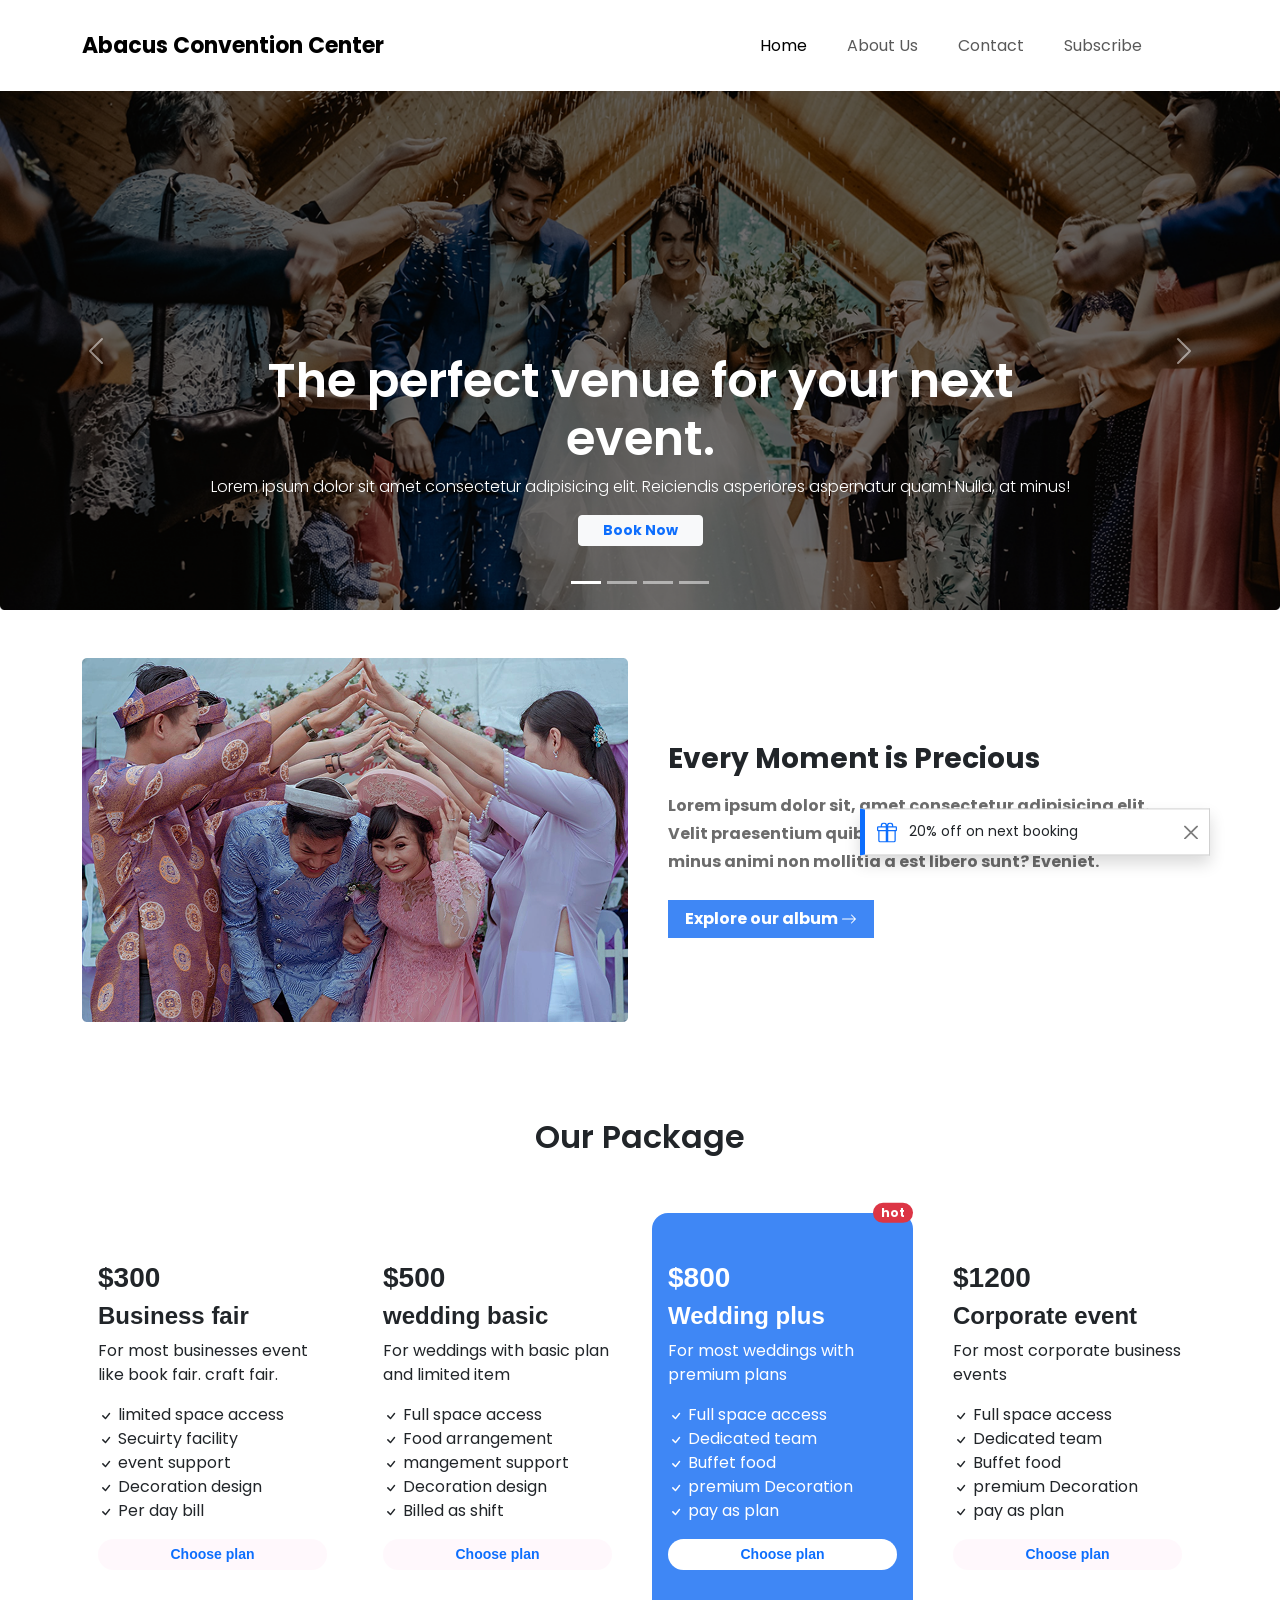
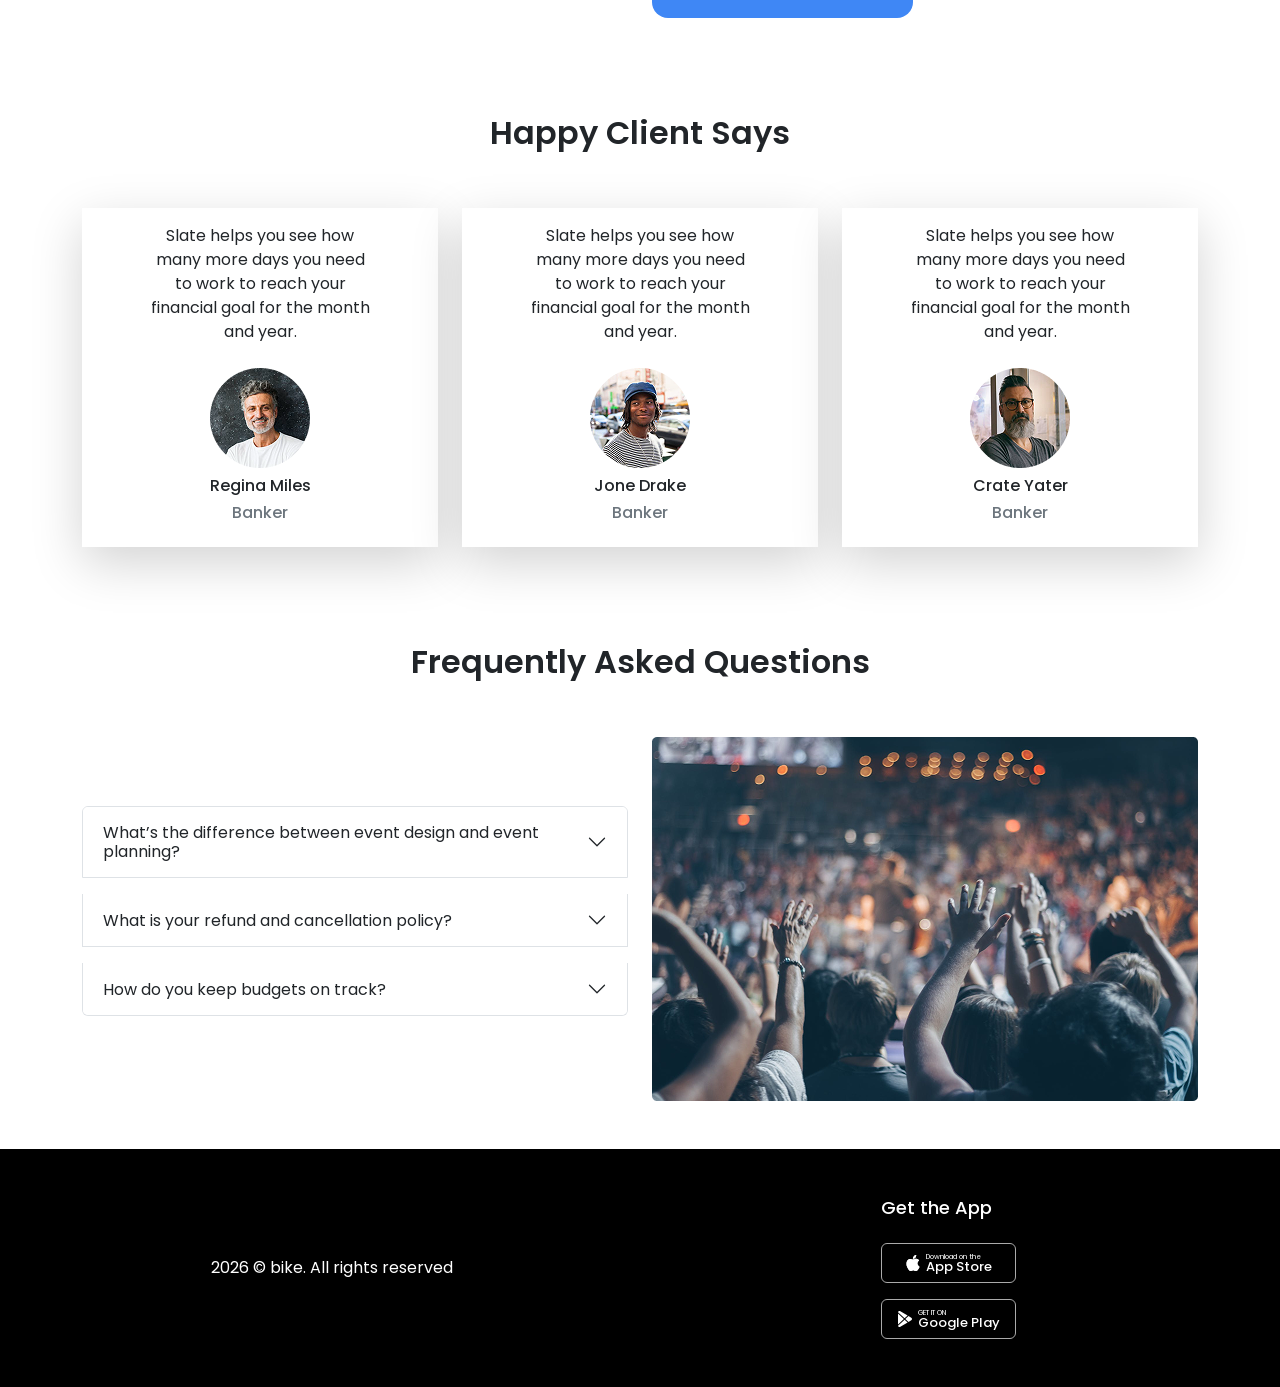
==== commit bf1f4d04: "Color changes on buttons" ====
--- a/task-bootstrap/index.html
+++ b/task-bootstrap/index.html
@@ -124,7 +124,7 @@
                 <div class="col-lg-6">
                     <div class="d-flex flex-column gap-2 p-3">
                         <h3 class="content-title fw-bolder">Every Moment is Precious</h3>
-                        <p class="fw-700 text-secondary" style="line-height: 28px;">Lorem ipsum dolor sit, amet consectetur adipisicing elit. Velit praesentium quibusdam doloribus quos sequi quod id, minus animi non mollitia a est libero sunt? Eveniet.</p>
+                        <p class="fw-700" style="line-height: 28px; color: #6C6C6C">Lorem ipsum dolor sit, amet consectetur adipisicing elit. Velit praesentium quibusdam doloribus quos sequi quod id, minus animi non mollitia a est libero sunt? Eveniet.</p>
                         <div>
                             <button class="btn text-white px-3 rounded-0 fw-700 fs-16" style="background-color: #3F87F5;">
                                 Explore our album
@@ -199,7 +199,7 @@
                                 </li>
                             </ul>
                             <div>
-                                <button class="btn btn-sm bg-light text-primary rounded-pill w-100 fw-700 ff-roboto" style="color: #3F87F5;">Choose plan</button>
+                                <button class="btn btn-sm btn-card text-primary rounded-pill w-100 fw-700 ff-roboto">Choose plan</button>
                             </div>
                         </div>
                     </div>
@@ -243,7 +243,7 @@
                                 </li>
                             </ul>
                             <div>
-                                <button class="btn btn-sm bg-light text-primary rounded-pill w-100 fw-700 ff-roboto" style="color: #3F87F5;">Choose plan</button>
+                                <button class="btn btn-card btn-sm text-primary rounded-pill w-100 fw-700 ff-roboto">Choose plan</button>
                             </div>
                         </div>
                     </div>
@@ -288,7 +288,7 @@
                                 </li>
                             </ul>
                             <div>
-                                <button class="btn btn-sm bg-light text-primary rounded-pill w-100 fw-700 ff-roboto" style="color: #3F87F5;">Choose plan</button>
+                                <button class="btn btn-card btn-sm text-primary rounded-pill w-100 fw-700 ff-roboto" style="color: #3F87F5;">Choose plan</button>
                             </div>
                         </div>
                     </div>
@@ -332,7 +332,7 @@
                                 </li>
                             </ul>
                             <div>
-                                <button class="btn btn-sm bg-light text-primary rounded-pill w-100 fw-700 ff-roboto" style="color: #3F87F5;">Choose plan</button>
+                                <button class="btn btn-card btn-sm text-primary rounded-pill w-100 fw-700 ff-roboto" style="color: #3F87F5;">Choose plan</button>
                             </div>
                         </div>
                     </div>
--- a/task-bootstrap/style.css
+++ b/task-bootstrap/style.css
@@ -60,6 +60,25 @@
     box-shadow: 0 42px 34px 0 #3F87F540;
 }
 
+.btn-card {
+    color: #3F87F5;
+    background-color: #F496D110;
+}
+
+.btn-card:hover {
+    color: #ffffff !important;
+    background-color: #F496D1;
+}
+
+.card-highlight .btn-card {
+    background-color: #ffffff;
+}
+
+.card-highlight .btn-card:hover {
+    background-color: transparent;
+    border-color: white;
+}
+
 .custom-btn {
     width: 135px;
     height: 40px;
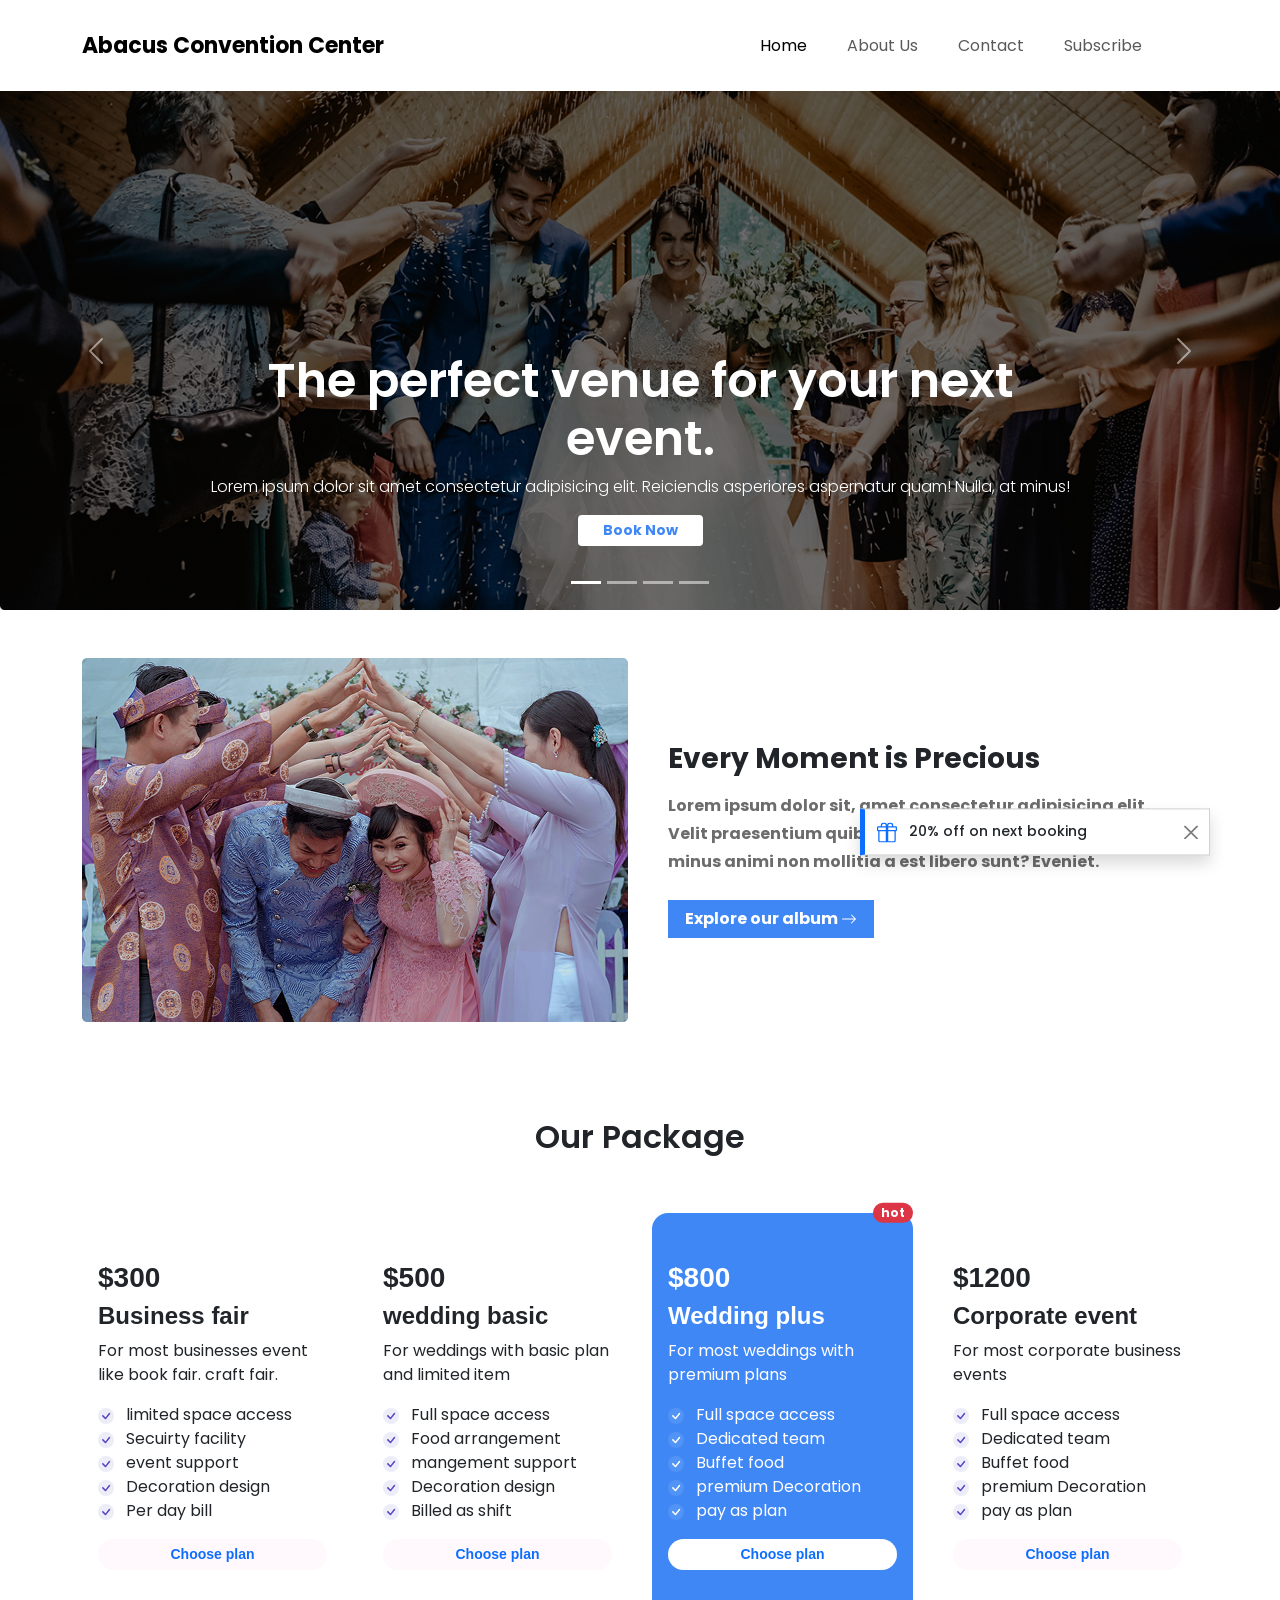
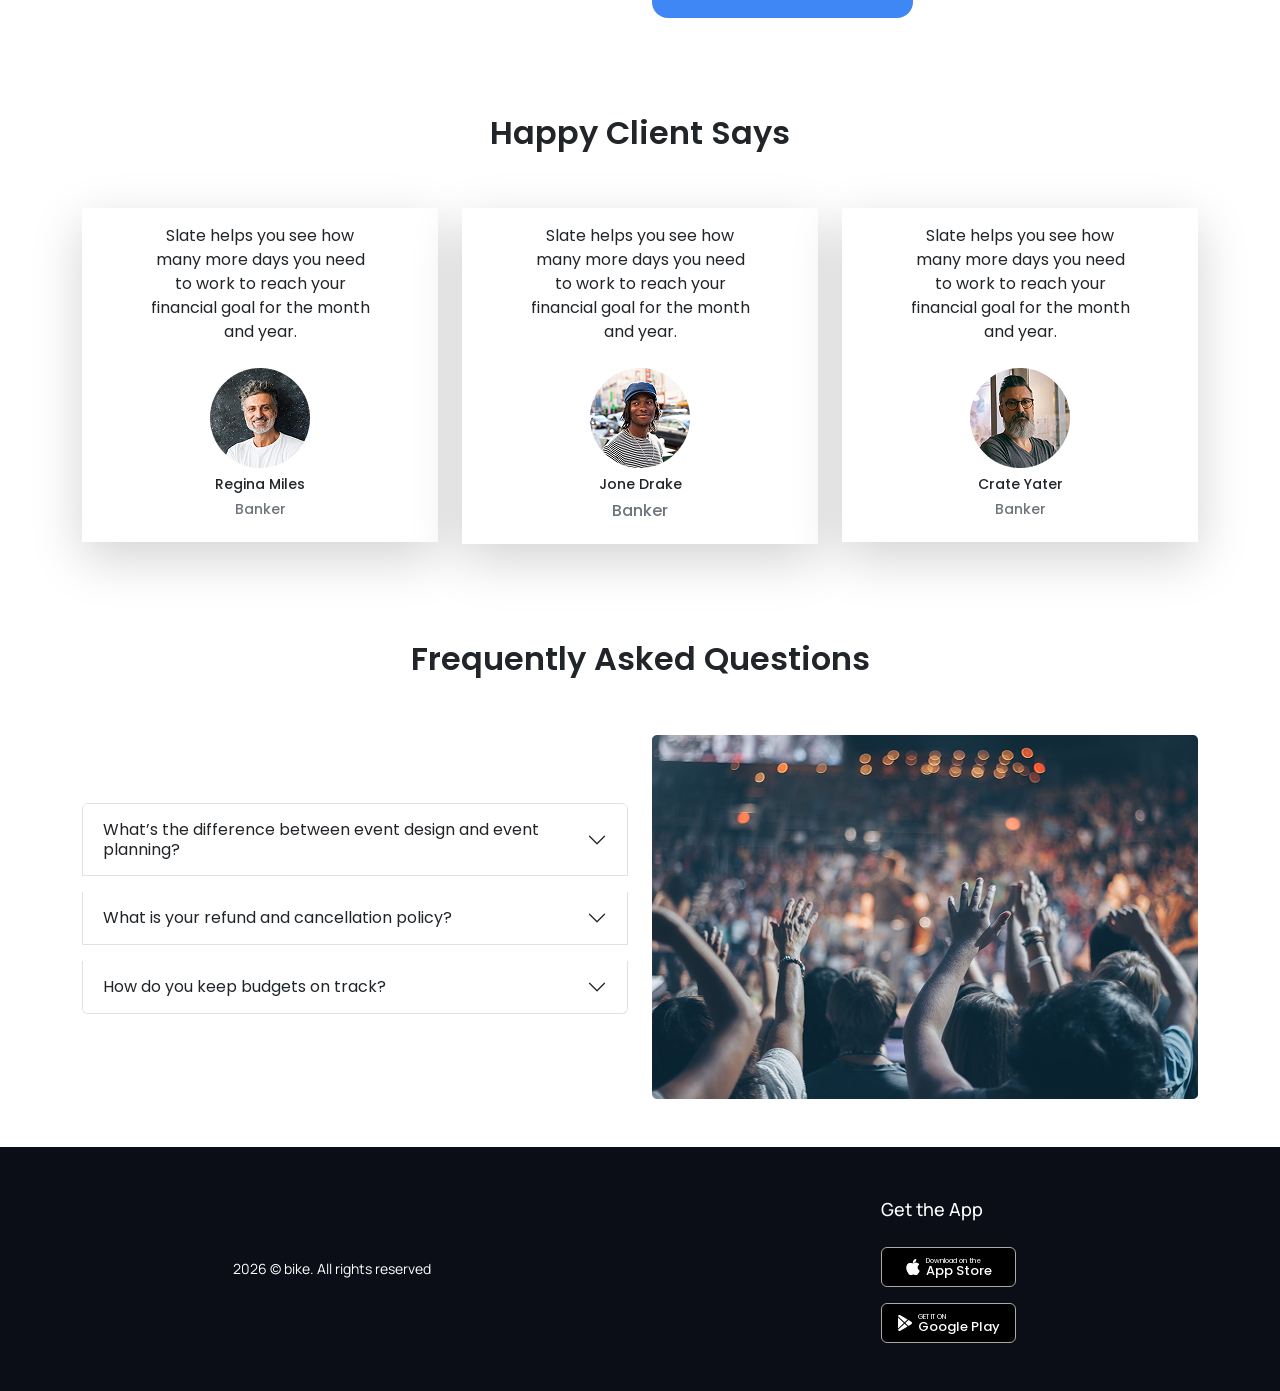
==== commit 0f45f2b7: "fixed more issues" ====
--- a/task-bootstrap/index.html
+++ b/task-bootstrap/index.html
@@ -6,6 +6,9 @@
     <link rel="preconnect" href="https://fonts.googleapis.com">
     <link rel="preconnect" href="https://fonts.gstatic.com" crossorigin>
     <link href="https://fonts.googleapis.com/css2?family=Poppins:ital,wght@0,100;0,200;0,300;0,400;0,500;0,600;0,700;0,800;0,900;1,100;1,200;1,300;1,400;1,500;1,600;1,700;1,800;1,900&display=swap" rel="stylesheet">
+    <link rel="preconnect" href="https://fonts.googleapis.com">
+    <link rel="preconnect" href="https://fonts.gstatic.com" crossorigin>
+    <link href="https://fonts.googleapis.com/css2?family=Manrope:wght@200..800&display=swap" rel="stylesheet">
     <link rel="stylesheet" href="https://cdn.jsdelivr.net/npm/bootstrap@5.3.8/dist/css/bootstrap.min.css">
     <link rel="stylesheet" href="style.css">
     <title>Bootstrap Task</title>
@@ -58,7 +61,7 @@
                             <div class="p-0 mx-auto">
                                 <h5 class="caption-title fw-600">The perfect venue for your next event.</h5>
                                 <p class="fs-16 fw-300">Lorem ipsum dolor sit amet consectetur adipisicing elit. Reiciendis asperiores aspernatur quam! Nulla, at minus!</p>
-                                <button class="btn btn-sm btn-light px-4 text-primary fw-700">Book Now</button>
+                                <button class="btn btn-sm btn-book px-4 fw-700">Book Now</button>
                             </div>
                         </div>
                     </div>
@@ -70,7 +73,7 @@
                             <div class="w-md-50 p-0 mx-auto">
                                 <h5 class="caption-title fw-600">The perfect venue for your next event.</h5>
                                 <p class="fs-16 fw-300">Lorem ipsum dolor sit amet consectetur adipisicing elit. Reiciendis asperiores aspernatur quam! Nulla, at minus!</p>
-                                <button class="btn btn-sm btn-light px-4 text-primary fw-bold">Book Now</button>
+                                <button class="btn btn-sm btn-book px-4 fw-bold">Book Now</button>
                             </div>
                         </div>
                     </div>
@@ -82,7 +85,7 @@
                             <div class="p-0 mx-auto">
                                 <h5 class="caption-title fw-600">The perfect venue for your next event.</h5>
                                 <p class="fs-16 fw-300">Lorem ipsum dolor sit amet consectetur adipisicing elit. Reiciendis asperiores aspernatur quam! Nulla, at minus!</p>
-                                <button class="btn btn-sm btn-light px-4 text-primary fw-bold">Book Now</button>
+                                <button class="btn btn-sm btn-book px-4 fw-bold">Book Now</button>
                             </div>
                         </div>
                     </div>
@@ -94,7 +97,7 @@
                             <div class="w-md-50 p-0 mx-auto">
                                 <h5 class="caption-title fw-600">The perfect venue for your next event.</h5>
                                 <p class="fs-16 fw-300">Lorem ipsum dolor sit amet consectetur adipisicing elit. Reiciendis asperiores aspernatur quam! Nulla, at minus!</p>
-                                <button class="btn btn-sm btn-light px-4 text-primary fw-bold">Book Now</button>
+                                <button class="btn btn-sm btn-book px-4 fw-bold">Book Now</button>
                             </div>
                         </div>
                     </div>
@@ -124,7 +127,7 @@
                 <div class="col-lg-6">
                     <div class="d-flex flex-column gap-2 p-3">
                         <h3 class="content-title fw-bolder">Every Moment is Precious</h3>
-                        <p class="fw-700" style="line-height: 28px; color: #6C6C6C">Lorem ipsum dolor sit, amet consectetur adipisicing elit. Velit praesentium quibusdam doloribus quos sequi quod id, minus animi non mollitia a est libero sunt? Eveniet.</p>
+                        <p class="fw-700 gray1 lh-28">Lorem ipsum dolor sit, amet consectetur adipisicing elit. Velit praesentium quibusdam doloribus quos sequi quod id, minus animi non mollitia a est libero sunt? Eveniet.</p>
                         <div>
                             <button class="btn text-white px-3 rounded-0 fw-700 fs-16" style="background-color: #3F87F5;">
                                 Explore our album
@@ -138,7 +141,7 @@
             </div>
             <div class="toast show align-items-center position-absolute top-50 end-0 translate-middle-y rounded-0" role="alert" aria-live="assertive" aria-atomic="true" style="background: white; border-left: 5px solid var(--bs-primary);">
                 <div class="d-flex">
-                    <div class="toast-body">
+                    <div class="toast-body lh-24 fs-14 fw-500">
                         <svg xmlns="http://www.w3.org/2000/svg" width="20" height="20" fill="currentColor" class="bi bi-gift me-2 text-primary" viewBox="0 0 16 16">
                             <path d="M3 2.5a2.5 2.5 0 0 1 5 0 2.5 2.5 0 0 1 5 0v.006c0 .07 0 .27-.038.494H15a1 1 0 0 1 1 1v2a1 1 0 0 1-1 1v7.5a1.5 1.5 0 0 1-1.5 1.5h-11A1.5 1.5 0 0 1 1 14.5V7a1 1 0 0 1-1-1V4a1 1 0 0 1 1-1h2.038A3 3 0 0 1 3 2.506zm1.068.5H7v-.5a1.5 1.5 0 1 0-3 0c0 .085.002.274.045.43zM9 3h2.932l.023-.07c.043-.156.045-.345.045-.43a1.5 1.5 0 0 0-3 0zM1 4v2h6V4zm8 0v2h6V4zm5 3H9v8h4.5a.5.5 0 0 0 .5-.5zm-7 8V7H2v7.5a.5.5 0 0 0 .5.5z"/>
                         </svg>
@@ -163,8 +166,8 @@
                 <div class="col-md-3">
                     <div class="card border-0 rounded-4">
                         <div class="card-body py-5">
-                            <h3 class="fw-700 ff-roboto">$300</h3>
-                            <h4 class="fw-700 ff-roboto">Business fair</h4>
+                            <h3 class="price fw-700 ff-roboto">$300</h3>
+                            <h4 class="package-type fw-700 ff-roboto">Business fair</h4>
                             <p class="fw-400">For most businesses event like book fair. craft fair.</p>
                             <ul class="list-unstyled fw-400">
                                 <li>
@@ -207,8 +210,8 @@
                 <div class="col-md-3">
                     <div class="card border-0 rounded-4">
                         <div class="card-body py-5">
-                            <h3 class="fw-700 ff-roboto">$500</h3>
-                            <h4 class="fw-700 ff-roboto">wedding basic</h4>
+                            <h3 class="price fw-700 ff-roboto">$500</h3>
+                            <h4 class="package-type fw-700 ff-roboto">wedding basic</h4>
                             <p class="fw-400">For weddings with basic plan and limited item</p>
                             <ul class="list-unstyled fw-400">
                                 <li>
@@ -252,8 +255,8 @@
                     <div class="card card-highlight text-white border-0 rounded-4">
                         <span class="badge position-absolute bg-danger rounded-pill end-0 translate-middle-y">hot</span>
                         <div class="card-body py-5">
-                            <h3 class="fw-700 ff-roboto">$800</h3>
-                            <h4 class="fw-700 ff-roboto" >Wedding plus</h4>
+                            <h3 class="price fw-700 ff-roboto">$800</h3>
+                            <h4 class="package-type fw-700 ff-roboto" >Wedding plus</h4>
                             <p class="fw-400">For most weddings with premium plans</p>
                             <ul class="list-unstyled fw-400">
                                 <li>
@@ -296,8 +299,8 @@
                 <div class="col-md-3">
                     <div class="card border-0 rounded-4">
                         <div class="card-body py-5">
-                            <h3 class="fw-700 ff-roboto">$1200</h3>
-                            <h4 class="fw-700 ff-roboto">Corporate event</h4>
+                            <h3 class="price fw-700 ff-roboto">$1200</h3>
+                            <h4 class="package-type fw-700 ff-roboto">Corporate event</h4>
                             <p class="fw-400">For most corporate business events</p>
                             <ul class="list-unstyled fw-400">
                                 <li>
@@ -403,7 +406,7 @@
                     <h2 class="fw-600">Frequently Asked Questions</h2>
                 </div>
             </div>
-            <div class="row align-items-center gy-3">
+            <div class="row flex-column-reverse flex-md-row align-items-center gy-3">
                 <div class="col-lg-6">
                     <div class="accordion" id="accordionFlushExample">
                         <div class="accordion-item mb-3">
@@ -413,7 +416,7 @@
                             </button>
                             </h2>
                             <div id="flush-collapseOne" class="accordion-collapse collapse" data-bs-parent="#accordionFlushExample">
-                            <div class="accordion-body fs-16">Event design and event planning work hand in hand to deliver a successful event.Events by Knight offer tailor made events. This means we incorporate both event design and event planning to create that perfect event.</div>
+                            <div class="accordion-body fw-400 fs-16 gray2 lh-28">Event design and event planning work hand in hand to deliver a successful event.Events by Knight offer tailor made events. This means we incorporate both event design and event planning to create that perfect event.</div>
                             </div>
                         </div>
                         <div class="accordion-item mb-3">
@@ -423,7 +426,7 @@
                             </button>
                             </h2>
                             <div id="flush-collapseTwo" class="accordion-collapse collapse" data-bs-parent="#accordionFlushExample">
-                            <div class="accordion-body fs-16">Lorem ipsum dolor, sit amet consectetur adipisicing elit. Quia quidem eius eaque nulla eveniet, modi quis iste non possimus, placeat animi eligendi exercitationem odit corporis?</div>
+                            <div class="accordion-body fw-400 fs-16 gray2 lh-28">Lorem ipsum dolor, sit amet consectetur adipisicing elit. Quia quidem eius eaque nulla eveniet, modi quis iste non possimus, placeat animi eligendi exercitationem odit corporis?</div>
                             </div>
                         </div>
                         <div class="accordion-item mb-3">
@@ -433,7 +436,7 @@
                             </button>
                             </h2>
                             <div id="flush-collapseThree" class="accordion-collapse collapse" data-bs-parent="#accordionFlushExample">
-                            <div class="accordion-body fs-16">Lorem ipsum dolor sit amet, consectetur adipisicing elit. Voluptas, nulla enim corporis voluptatum quidem asperiores repellendus exercitationem ab distinctio quis nemo quisquam debitis. Neque consequatur odit ex veritatis.</div>
+                            <div class="accordion-body fw-400 fs-16 gray2 lh-28">Lorem ipsum dolor sit amet, consectetur adipisicing elit. Voluptas, nulla enim corporis voluptatum quidem asperiores repellendus exercitationem ab distinctio quis nemo quisquam debitis. Neque consequatur odit ex veritatis.</div>
                             </div>
                         </div>
                         </div>
@@ -448,14 +451,14 @@
 
     <!-- Footer -->
     <footer class="footer">
-        <div class="container-fluid text-white p-4" style="background-color: black;">
+        <div class="container-fluid text-white p-4" style="background-color: #0B0D17;">
             <div class="row my-4 flex-column-reverse flex-md-row mx-auto d-flex justify-content-between align-items-center">
                 <div class="col-md-6 d-flex align-items-center justify-content-center">
-                    <span class="fw-400">2026 &copy; bike. All rights reserved</span>
+                    <span class="fw-400 fs-14 lh-24 ff-manrope">2026 &copy; bike. All rights reserved</span>
                 </div>
                 <div class="col-md-6 d-flex justify-content-center mb-5 mb-md-0">
                     <div class="d-flex flex-column gap-3">
-                        <h6 class="fw-500" style="font-size: 18px;">Get the App</h6>
+                        <h6 class="fw-500 lh-28 gray3 ff-manrope" style="font-size: 18px;">Get the App</h6>
                         <a href="#" class="custom-btn">
                             <svg xmlns="http://www.w3.org/2000/svg" width="16" height="16" fill="currentColor" class="bi bi-apple" viewBox="0 0 16 16">
                                 <path d="M11.182.008C11.148-.03 9.923.023 8.857 1.18c-1.066 1.156-.902 2.482-.878 2.516s1.52.087 2.475-1.258.762-2.391.728-2.43m3.314 11.733c-.048-.096-2.325-1.234-2.113-3.422s1.675-2.789 1.698-2.854-.597-.79-1.254-1.157a3.7 3.7 0 0 0-1.563-.434c-.108-.003-.483-.095-1.254.116-.508.139-1.653.589-1.968.607-.316.018-1.256-.522-2.267-.665-.647-.125-1.333.131-1.824.328-.49.196-1.422.754-2.074 2.237-.652 1.482-.311 3.83-.067 4.56s.625 1.924 1.273 2.796c.576.984 1.34 1.667 1.659 1.899s1.219.386 1.843.067c.502-.308 1.408-.485 1.766-.472.357.013 1.061.154 1.782.539.571.197 1.111.115 1.652-.105.541-.221 1.324-1.059 2.238-2.758q.52-1.185.473-1.282"/>
--- a/task-bootstrap/style.css
+++ b/task-bootstrap/style.css
@@ -3,11 +3,11 @@
 }
 
 .fs-14 {
-    font-size: 16px;
+    font-size: 14px;
 }
 
 .fs-15 {
-    font-size: 16px;
+    font-size: 15px;
 }
 
 .fs-16 {
@@ -34,8 +34,28 @@
     font-weight: 400;
 }
 
+.ff-manrope {
+    font-family: 'Manrope', sans-serif;
+}
+
 .ff-roboto {
     font-family: 'Roboto', sans-serif;
+}
+
+.lh-28 {
+    line-height: 28px;
+}
+
+.gray1 {
+    color: #6C6C6C;
+}
+
+.gray2 {
+    color: #7E848C;
+}
+
+.gray {
+    color: #D9DBE1;
 }
 
 .caption-title {
@@ -60,6 +80,16 @@
     box-shadow: 0 42px 34px 0 #3F87F540;
 }
 
+.btn-book {
+    background-color: #fff;
+    color: #3F87F5;
+}
+
+.btn-book:hover {
+    background-color: #fffd;
+    color: #3F87F5;
+}
+
 .btn-card {
     color: #3F87F5;
     background-color: #F496D110;
@@ -77,6 +107,24 @@
 .card-highlight .btn-card:hover {
     background-color: transparent;
     border-color: white;
+}
+
+.card-highlight .bi.bi-check {
+    border-radius: 50%;
+    background-color: #ffffff1A;
+    color: #ffffff;
+    margin-right: .5rem;
+}
+
+.bi.bi-check {
+    border-radius: 50%;
+    background-color: #5243C21A;
+    color: #5243C2;
+    margin-right: .5rem;
+}
+
+.card-highlight .price, .card-highlight .package-type {
+    color: #ffffff;
 }
 
 .custom-btn {
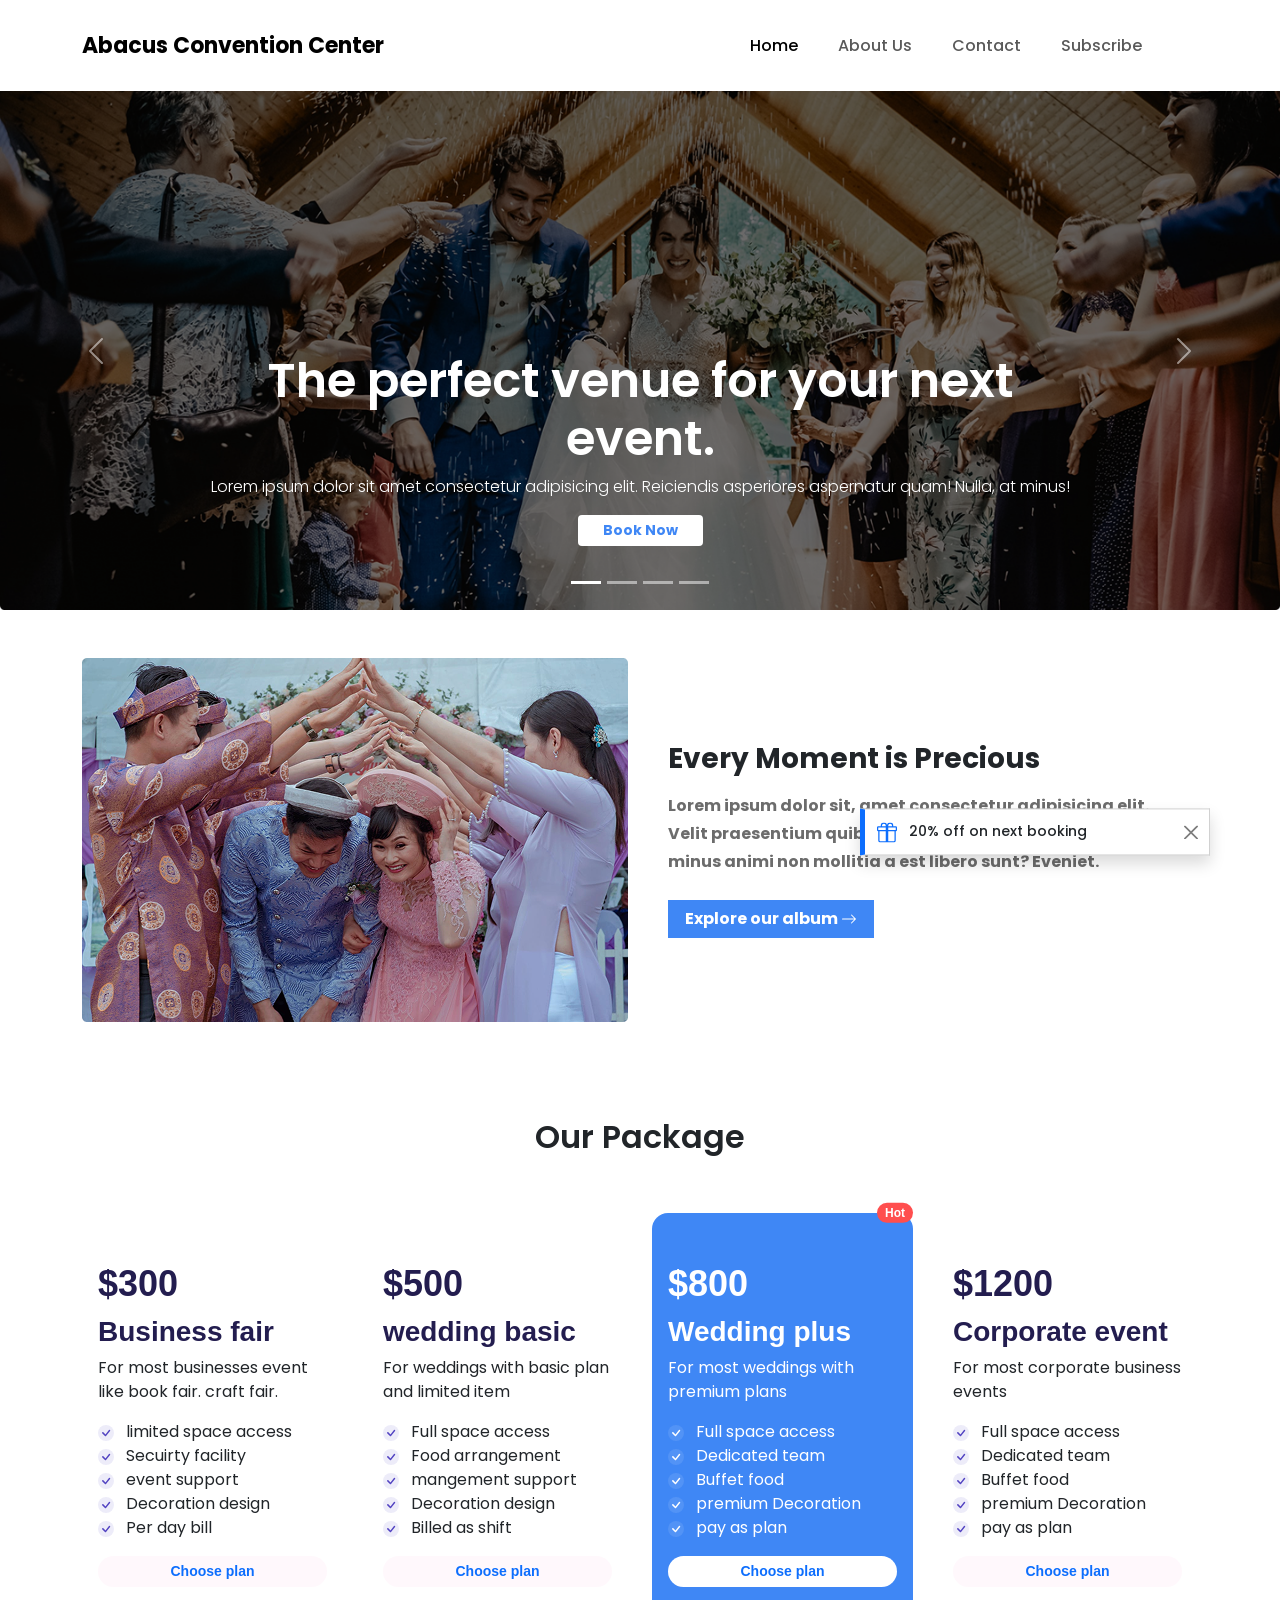
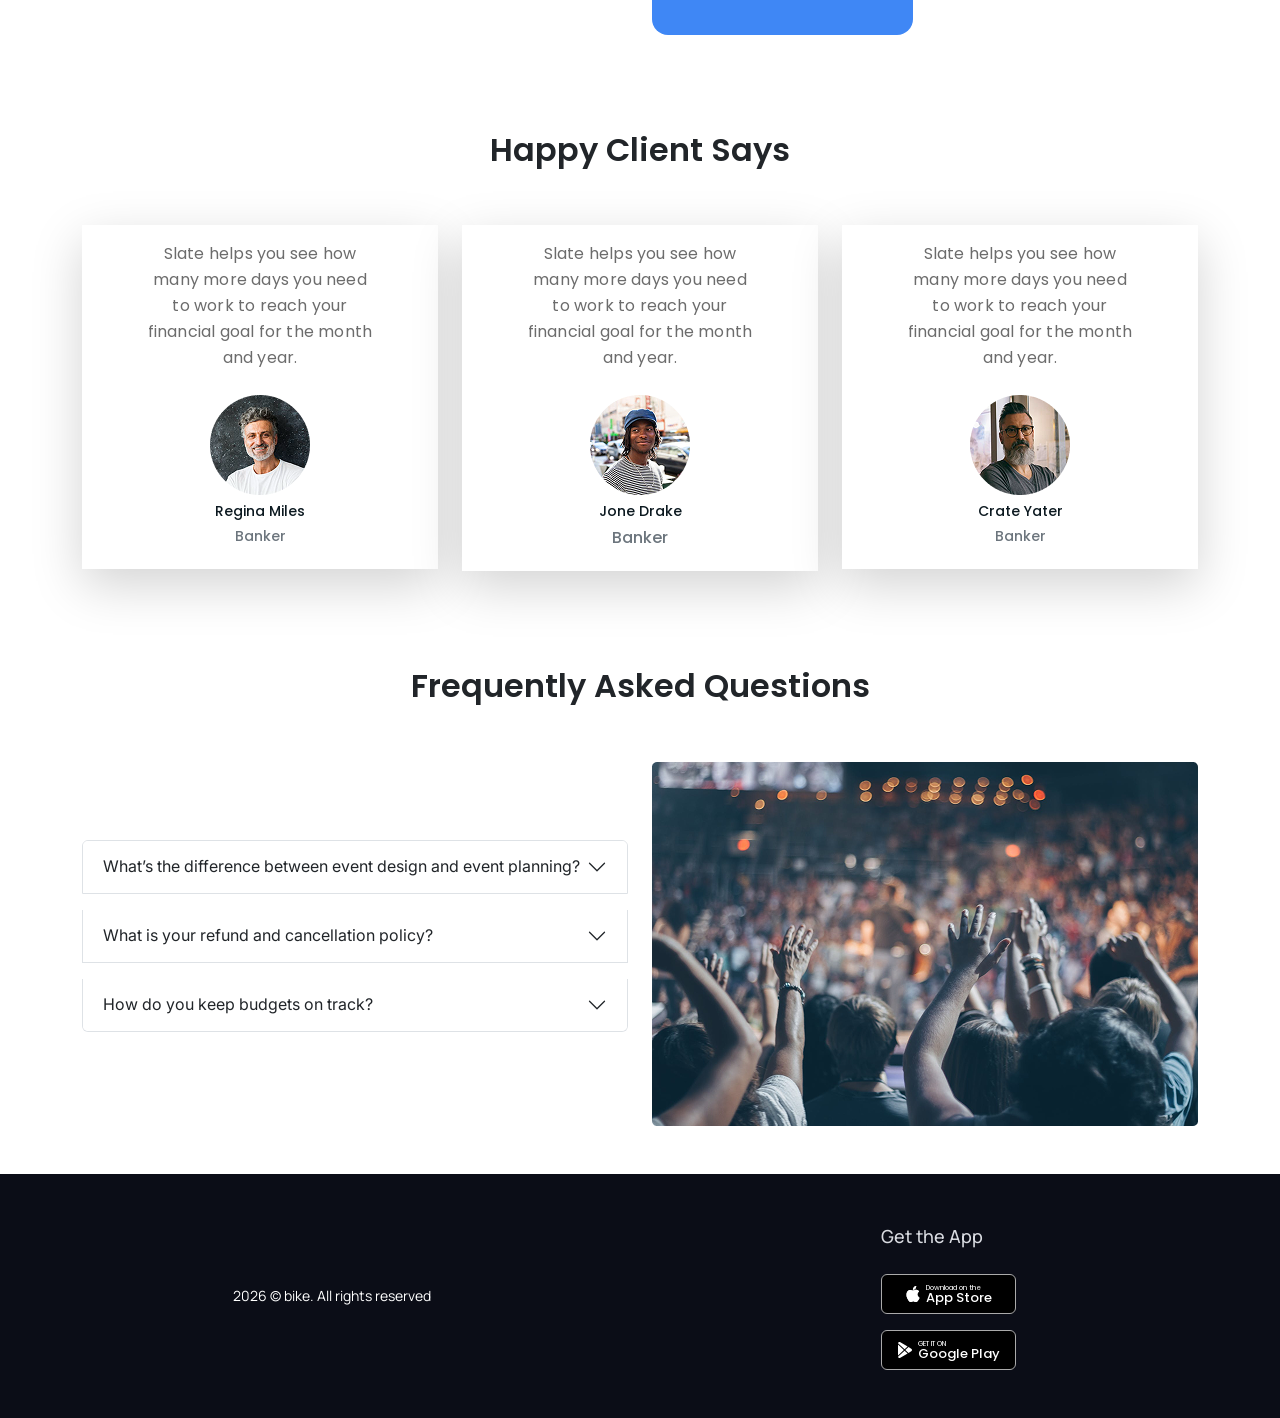
==== commit bf14c049: "fixed some other properties" ====
--- a/task-bootstrap/index.html
+++ b/task-bootstrap/index.html
@@ -10,6 +10,9 @@
     <link rel="preconnect" href="https://fonts.gstatic.com" crossorigin>
     <link href="https://fonts.googleapis.com/css2?family=Manrope:wght@200..800&display=swap" rel="stylesheet">
     <link rel="stylesheet" href="https://cdn.jsdelivr.net/npm/bootstrap@5.3.8/dist/css/bootstrap.min.css">
+    <link rel="preconnect" href="https://fonts.googleapis.com">
+    <link rel="preconnect" href="https://fonts.gstatic.com" crossorigin>
+    <link href="https://fonts.googleapis.com/css2?family=Inter:ital,opsz,wght@0,14..32,100..900;1,14..32,100..900&display=swap" rel="stylesheet">
     <link rel="stylesheet" href="style.css">
     <title>Bootstrap Task</title>
 </head>
@@ -24,16 +27,16 @@
             <div class="collapse navbar-collapse" id="navbarSupportedContent">
                 <ul class="navbar-nav ms-auto mt-md-0 mt-3 me-5 gap-4 flex-shrink-0">
                     <li class="nav-item">
-                        <a class="nav-link active fs-16 py-2" aria-current="page" href="#">Home</a>
+                        <a class="nav-link active fs-16 py-2 fw-500" aria-current="page" href="#">Home</a>
                     </li>
                     <li class="nav-item">
-                        <a class="nav-link fs-16 py-2" href="#">About Us</a>
+                        <a class="nav-link fs-16 py-2 fw-500" href="#">About Us</a>
                     </li>
                     <li class="nav-item">
-                        <a class="nav-link fs-16 py-2" href="#">Contact</a>
+                        <a class="nav-link fs-16 py-2 fw-500" href="#">Contact</a>
                     </li>
                     <li class="nav-item">
-                        <a class="nav-link fs-16 py-2" href="#">Subscribe</a>
+                        <a class="nav-link fs-16 py-2 fw-500" href="#">Subscribe</a>
                     </li>
                 </ul>
             </div>
@@ -253,7 +256,7 @@
                 </div>
                 <div class="col-md-3">
                     <div class="card card-highlight text-white border-0 rounded-4">
-                        <span class="badge position-absolute bg-danger rounded-pill end-0 translate-middle-y">hot</span>
+                        <span class="badge position-absolute text-white rounded-pill end-0 translate-middle-y px-2 ff-roboto">Hot</span>
                         <div class="card-body py-5">
                             <h3 class="price fw-700 ff-roboto">$800</h3>
                             <h4 class="package-type fw-700 ff-roboto" >Wedding plus</h4>
@@ -357,12 +360,12 @@
                 <div class="col-md-4">
                     <div class="card border-0 rounded-0 shadow-lg">
                         <div class="card-body text-center">
-                            <p class="fw-400 fs-16 px-5">Slate helps you see how 
+                            <p class="fw-400 fs-16 px-5 gray1 comments">Slate helps you see how 
                                 many more days you need 
                                 to work to reach your financial 
                                 goal for the month and year.</p>
                             <img src="img/ellipse1.png" class="my-2">
-                            <h3 class="fs-14">Regina Miles</h3>
+                            <h3 class="fs-14" style="color: #0C1920">Regina Miles</h3>
                             <h4 class="text-secondary fs-14">Banker</h4>
                         </div>
                     </div>
@@ -370,25 +373,25 @@
                 <div class="col-md-4">
                     <div class="card border-0 rounded-0 shadow-lg">
                         <div class="card-body text-center">
-                            <p class="fw-400 fs-16 px-5">Slate helps you see how 
+                            <p class="fw-400 fs-16 px-5 gray1 comments">Slate helps you see how 
                                 many more days you need 
                                 to work to reach your financial 
                                 goal for the month and year.</p>
                             <img src="img/ellipse2.png" class="my-2">
-                            <h3 class="fs-14 ">Jone Drake</h3>
-                            <h4 class="text-secondary fs-6">Banker</h4>
+                            <h3 class="fs-14" style="color: #0C1920">Jone Drake</h3>
+                            <h4 class="text-secondary fs-6 gray4">Banker</h4>
                         </div>
                     </div>
                 </div>
                 <div class="col-md-4">
                     <div class="card border-0 rounded-0 shadow-lg">
                         <div class="card-body text-center">
-                            <p class="fw-400 fs-16 px-5">Slate helps you see how 
+                            <p class="fw-400 fs-16 px-5 gray1 comments">Slate helps you see how 
                                 many more days you need 
                                 to work to reach your financial 
                                 goal for the month and year.</p>
                             <img src="img/ellipse3.png" class="my-2">
-                            <h3 class="fs-14">Crate Yater</h3>
+                            <h3 class="fs-14" style="color: #0C1920">Crate Yater</h3>
                             <h4 class="text-secondary fs-14">Banker</h4>
                         </div>
                     </div>
@@ -408,7 +411,7 @@
             </div>
             <div class="row flex-column-reverse flex-md-row align-items-center gy-3">
                 <div class="col-lg-6">
-                    <div class="accordion" id="accordionFlushExample">
+                    <div class="accordion ff-inter" id="accordionFlushExample">
                         <div class="accordion-item mb-3">
                             <h2 class="accordion-header">
                             <button class="accordion-button collapsed" type="button" data-bs-toggle="collapse" data-bs-target="#flush-collapseOne" aria-expanded="false" aria-controls="flush-collapseOne">
--- a/task-bootstrap/style.css
+++ b/task-bootstrap/style.css
@@ -42,6 +42,10 @@
     font-family: 'Roboto', sans-serif;
 }
 
+.ff-inter {
+    font-family: 'Inter', sans-serif;
+}
+
 .lh-28 {
     line-height: 28px;
 }
@@ -54,8 +58,12 @@
     color: #7E848C;
 }
 
-.gray {
+.gray3 {
     color: #D9DBE1;
+}
+
+.gray4 {
+    color: #747474;
 }
 
 .caption-title {
@@ -121,6 +129,29 @@
     background-color: #5243C21A;
     color: #5243C2;
     margin-right: .5rem;
+}
+
+.price {
+    line-height: 46px;
+    font-size: 36px;
+}
+
+.package-type {
+    font-size: 28px;
+}
+
+.price, .package-type {
+    color: #231D4F;
+}
+
+.comments {
+    letter-spacing: 0.2px;
+    line-height: 26px;
+}
+
+.badge {
+    background-color: #FF4E4E;
+    font-weight: 900;
 }
 
 .card-highlight .price, .card-highlight .package-type {
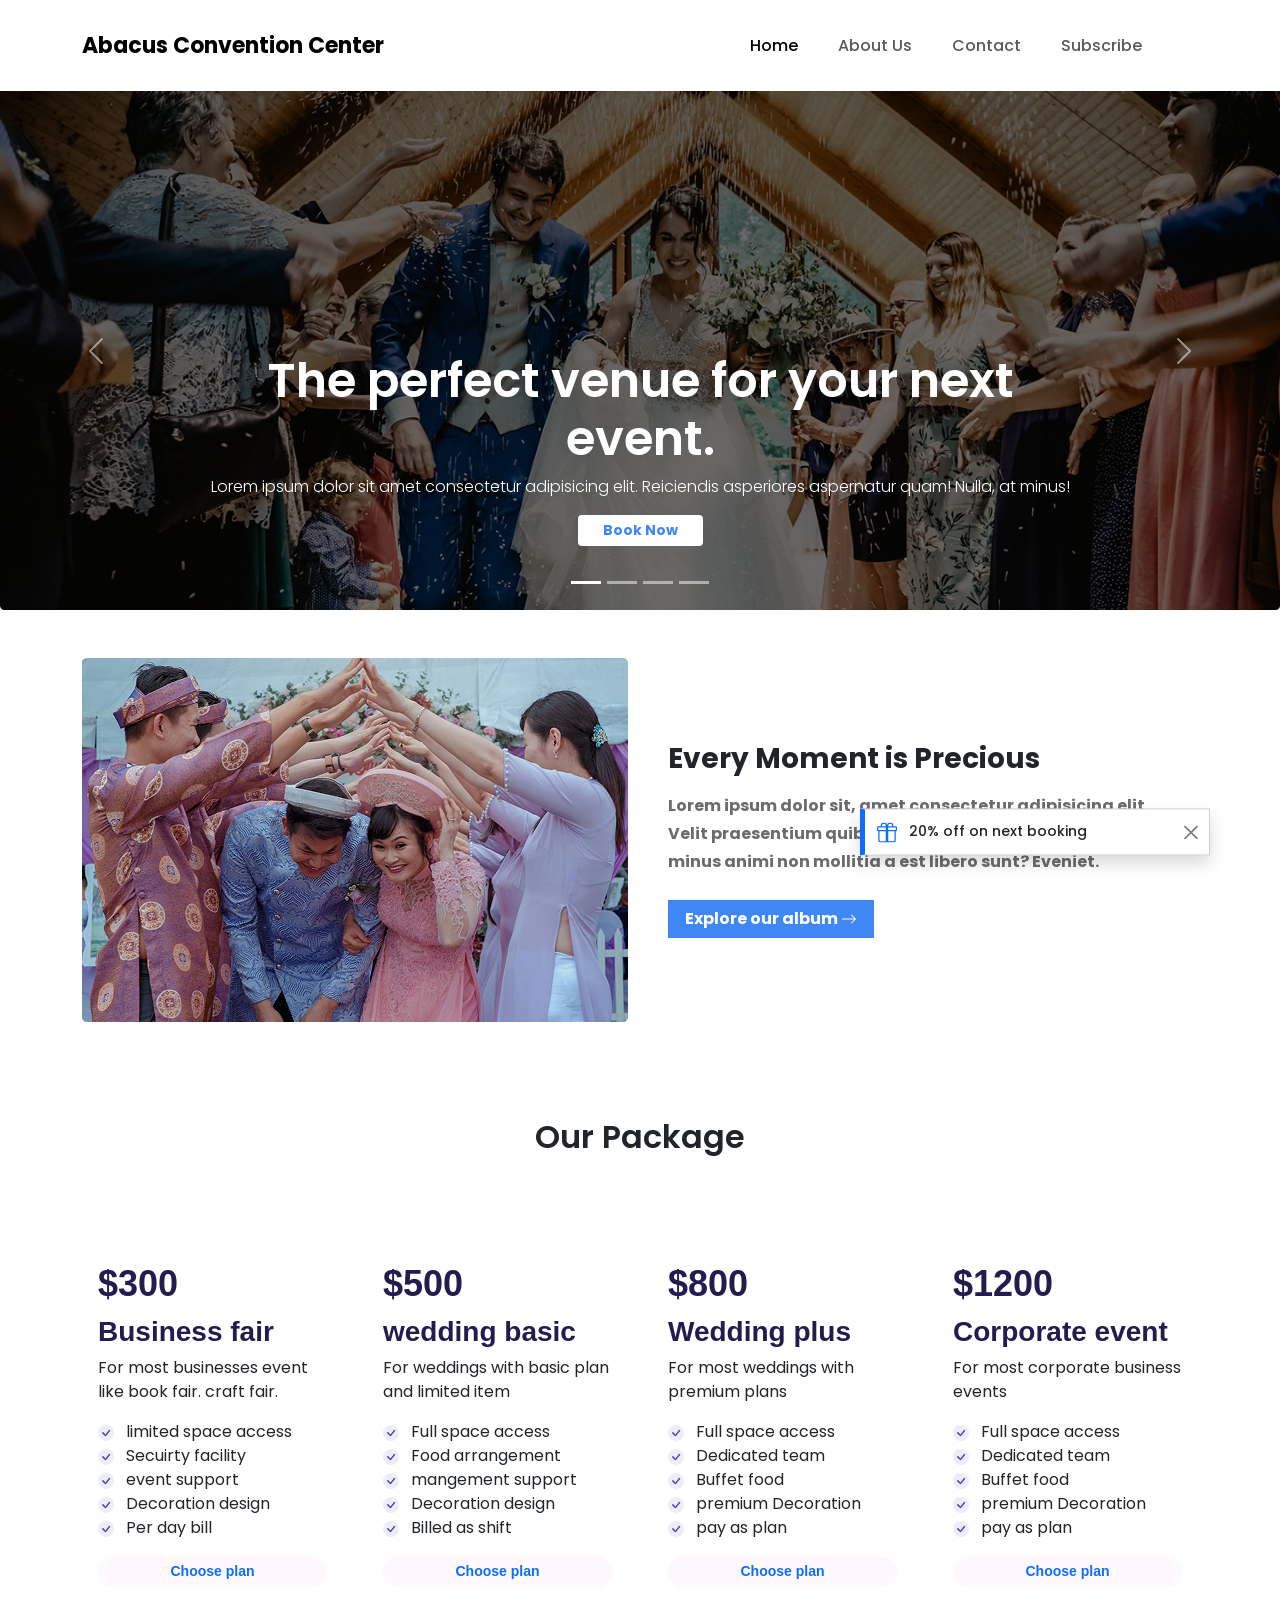
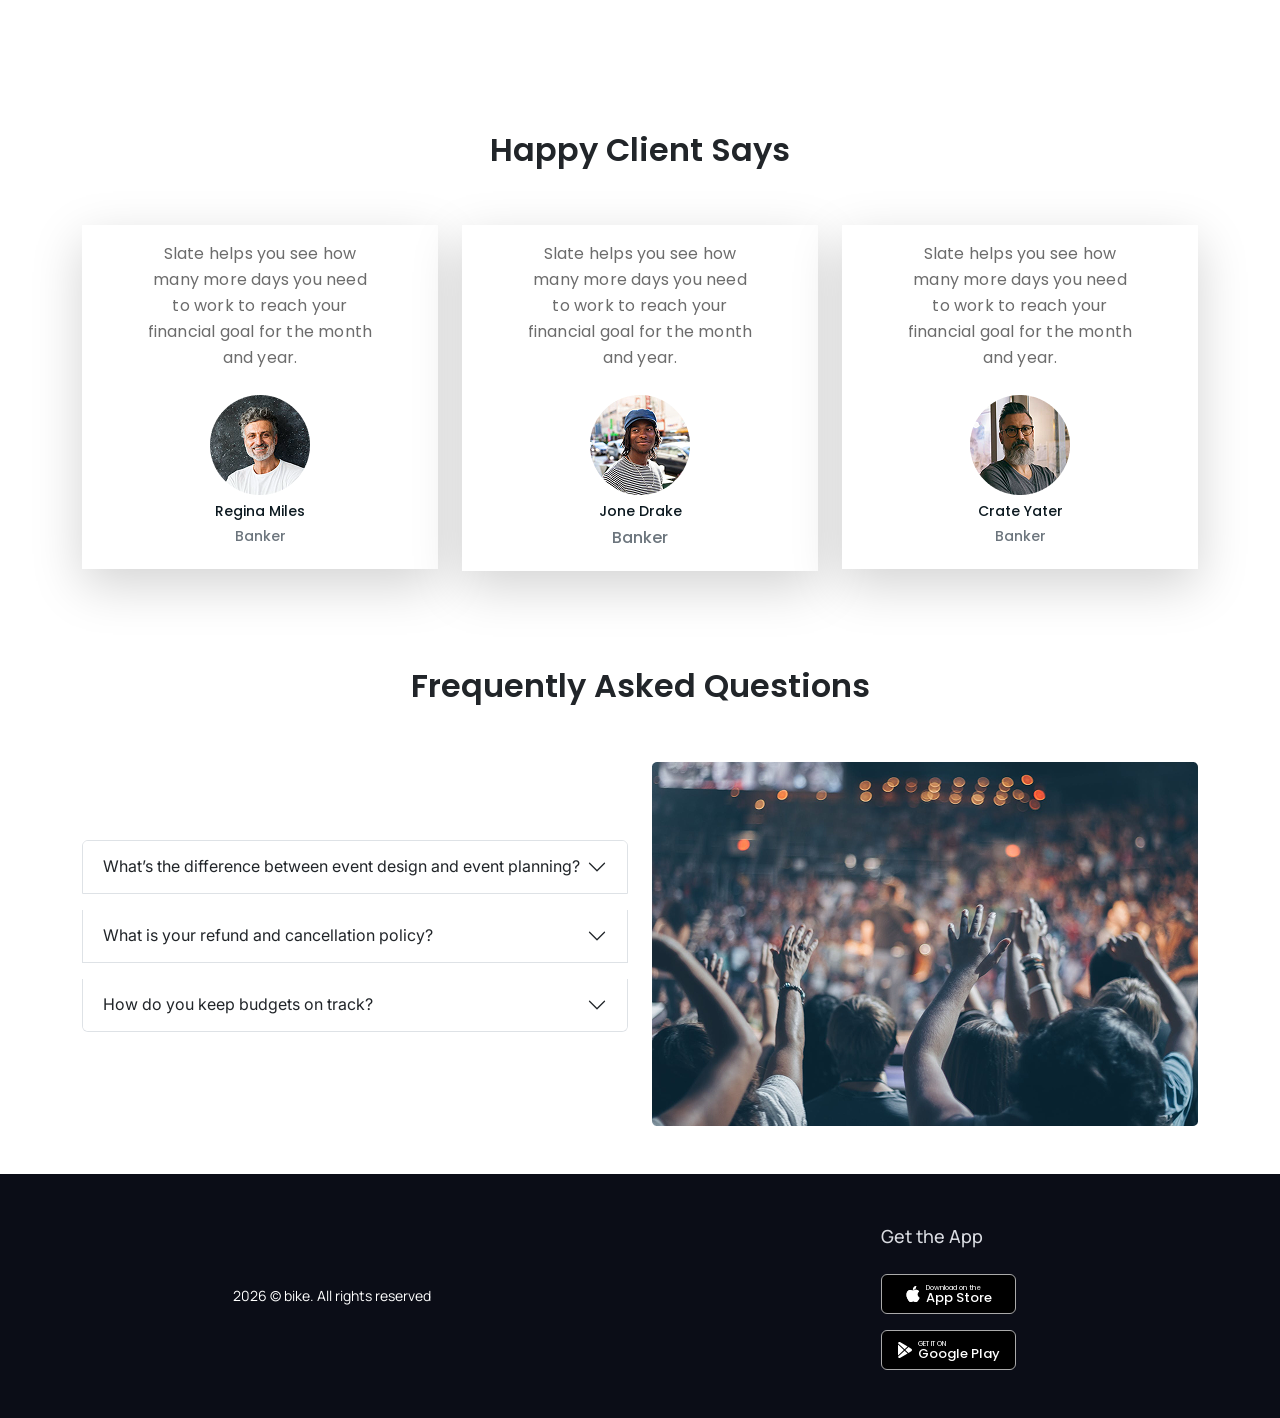
==== commit 4e24b401: "fixed hover effect" ====
--- a/task-bootstrap/index.html
+++ b/task-bootstrap/index.html
@@ -19,7 +19,7 @@
 <body>
     <!-- Nav -->
     <nav class="navbar navbar-expand-lg py-4 shadow-sm">
-        <div class="container">
+        <div class="container flex-nowrap">
             <a class="navbar-brand fw-700 text-wrap" href="#" style="font-size: 22px;">Abacus Convention Center</a>
             <button class="navbar-toggler" type="button" data-bs-toggle="collapse" data-bs-target="#navbarSupportedContent" aria-controls="navbarSupportedContent" aria-expanded="false" aria-label="Toggle navigation">
                 <img src="img/menu-2 1.png">
@@ -134,7 +134,7 @@
                         <div>
                             <button class="btn text-white px-3 rounded-0 fw-700 fs-16" style="background-color: #3F87F5;">
                                 Explore our album
-                                <svg xmlns="http://www.w3.org/2000/svg" width="16" height="16" fill="currentColor" class="bi bi-arrow-right" viewBox="0 0 16 16">
+                                <svg xmlns="http://www.w3.org/2000/svg" width="16" height="16" fill="currentColor" class="bi bi-arrow-right ff-700" viewBox="0 0 16 16">
                                     <path fill-rule="evenodd" d="M1 8a.5.5 0 0 1 .5-.5h11.793l-3.147-3.146a.5.5 0 0 1 .708-.708l4 4a.5.5 0 0 1 0 .708l-4 4a.5.5 0 0 1-.708-.708L13.293 8.5H1.5A.5.5 0 0 1 1 8"/>
                                 </svg>
                             </button>
@@ -168,6 +168,7 @@
             <div class="row gy-3">
                 <div class="col-md-3">
                     <div class="card border-0 rounded-4">
+                        <span class="badge badge-hot position-absolute text-white rounded-pill end-0 translate-middle-y px-2 ff-roboto" hidden>Hot</span>
                         <div class="card-body py-5">
                             <h3 class="price fw-700 ff-roboto">$300</h3>
                             <h4 class="package-type fw-700 ff-roboto">Business fair</h4>
@@ -212,6 +213,7 @@
                 </div>
                 <div class="col-md-3">
                     <div class="card border-0 rounded-4">
+                        <span class="badge badge-hot position-absolute text-white rounded-pill end-0 translate-middle-y px-2 ff-roboto" hidden>Hot</span>
                         <div class="card-body py-5">
                             <h3 class="price fw-700 ff-roboto">$500</h3>
                             <h4 class="package-type fw-700 ff-roboto">wedding basic</h4>
@@ -255,8 +257,8 @@
                     </div>
                 </div>
                 <div class="col-md-3">
-                    <div class="card card-highlight text-white border-0 rounded-4">
-                        <span class="badge position-absolute text-white rounded-pill end-0 translate-middle-y px-2 ff-roboto">Hot</span>
+                    <div class="card border-0 rounded-4">
+                        <span class="badge badge-hot position-absolute text-white rounded-pill end-0 translate-middle-y px-2 ff-roboto" hidden>Hot</span>
                         <div class="card-body py-5">
                             <h3 class="price fw-700 ff-roboto">$800</h3>
                             <h4 class="package-type fw-700 ff-roboto" >Wedding plus</h4>
@@ -301,6 +303,7 @@
                 </div>
                 <div class="col-md-3">
                     <div class="card border-0 rounded-4">
+                        <span class="badge badge-hot position-absolute text-white rounded-pill end-0 translate-middle-y px-2 ff-roboto" hidden>Hot</span>
                         <div class="card-body py-5">
                             <h3 class="price fw-700 ff-roboto">$1200</h3>
                             <h4 class="package-type fw-700 ff-roboto">Corporate event</h4>
@@ -349,7 +352,7 @@
     <!-- Packages -->
 
     <!-- Testimonials -->
-    <section class="packages">
+    <section class="testimonials">
         <div class="container my-5">
             <div class="row">
                 <div class="col-md-12 text-center my-5">
@@ -402,7 +405,7 @@
     <!-- Testimonials -->
 
     <!-- FAQs -->
-    <section class="packages">
+    <section class="testimonials">
         <div class="container my-5">
             <div class="row">
                 <div class="col-md-12 text-center my-5">
@@ -489,6 +492,19 @@
     <!-- Footer -->
 
     <script src="https://cdn.jsdelivr.net/npm/bootstrap@5.3.8/dist/js/bootstrap.bundle.min.js"></script>
+    <script>
+        const cards = document.querySelectorAll('.packages .card');
+        cards.forEach(card => {
+            const badgeHot = card.querySelector('.badge');
+            console.log(badgeHot);
+            card.addEventListener('mouseover', () => {
+                badgeHot.hidden = false;
+            });
+            card.addEventListener('mouseleave', () => {
+                badgeHot.hidden = true;
+            });
+        });
+    </script>
 </body>
 </html>
 
--- a/task-bootstrap/style.css
+++ b/task-bootstrap/style.css
@@ -74,18 +74,19 @@
     transition: transform 0.3s ease;
 }
 
-.card:hover, .card-highlight:hover {
+.card:hover {
     z-index: 10;
     transform: scale(1.1);
-    box-shadow: 0 42px 34px 0 #00000010;
-}
-
-.card-highlight {
+}
+
+.packages .card:hover {
+    box-shadow: 0 42px 34px 0 #3F87F540;
     background-color: #3F87F5;
-}
-
-.card-highlight:hover {
-    box-shadow: 0 42px 34px 0 #3F87F540;
+    color: #fff;
+}
+
+.packages .card:hover .btn-card {
+    background-color: white;
 }
 
 .btn-book {
@@ -101,23 +102,23 @@
 .btn-card {
     color: #3F87F5;
     background-color: #F496D110;
-}
-
-.btn-card:hover {
-    color: #ffffff !important;
-    background-color: #F496D1;
-}
-
-.card-highlight .btn-card {
+    transition: none;
+}
+
+.btn-card:active {
+    background-color: transparent !important;
+    color: white !important;
+}
+
+.packages.card:hover .btn-card {
     background-color: #ffffff;
 }
 
-.card-highlight .btn-card:hover {
-    background-color: transparent;
+.packages .card:hover .btn-card:hover {
     border-color: white;
 }
 
-.card-highlight .bi.bi-check {
+.card:hover .bi.bi-check {
     border-radius: 50%;
     background-color: #ffffff1A;
     color: #ffffff;
@@ -144,6 +145,10 @@
     color: #231D4F;
 }
 
+.packages .card:hover .price, .packages .card:hover .package-type {
+    color: white;
+}
+
 .comments {
     letter-spacing: 0.2px;
     line-height: 26px;
@@ -152,10 +157,6 @@
 .badge {
     background-color: #FF4E4E;
     font-weight: 900;
-}
-
-.card-highlight .price, .card-highlight .package-type {
-    color: #ffffff;
 }
 
 .custom-btn {
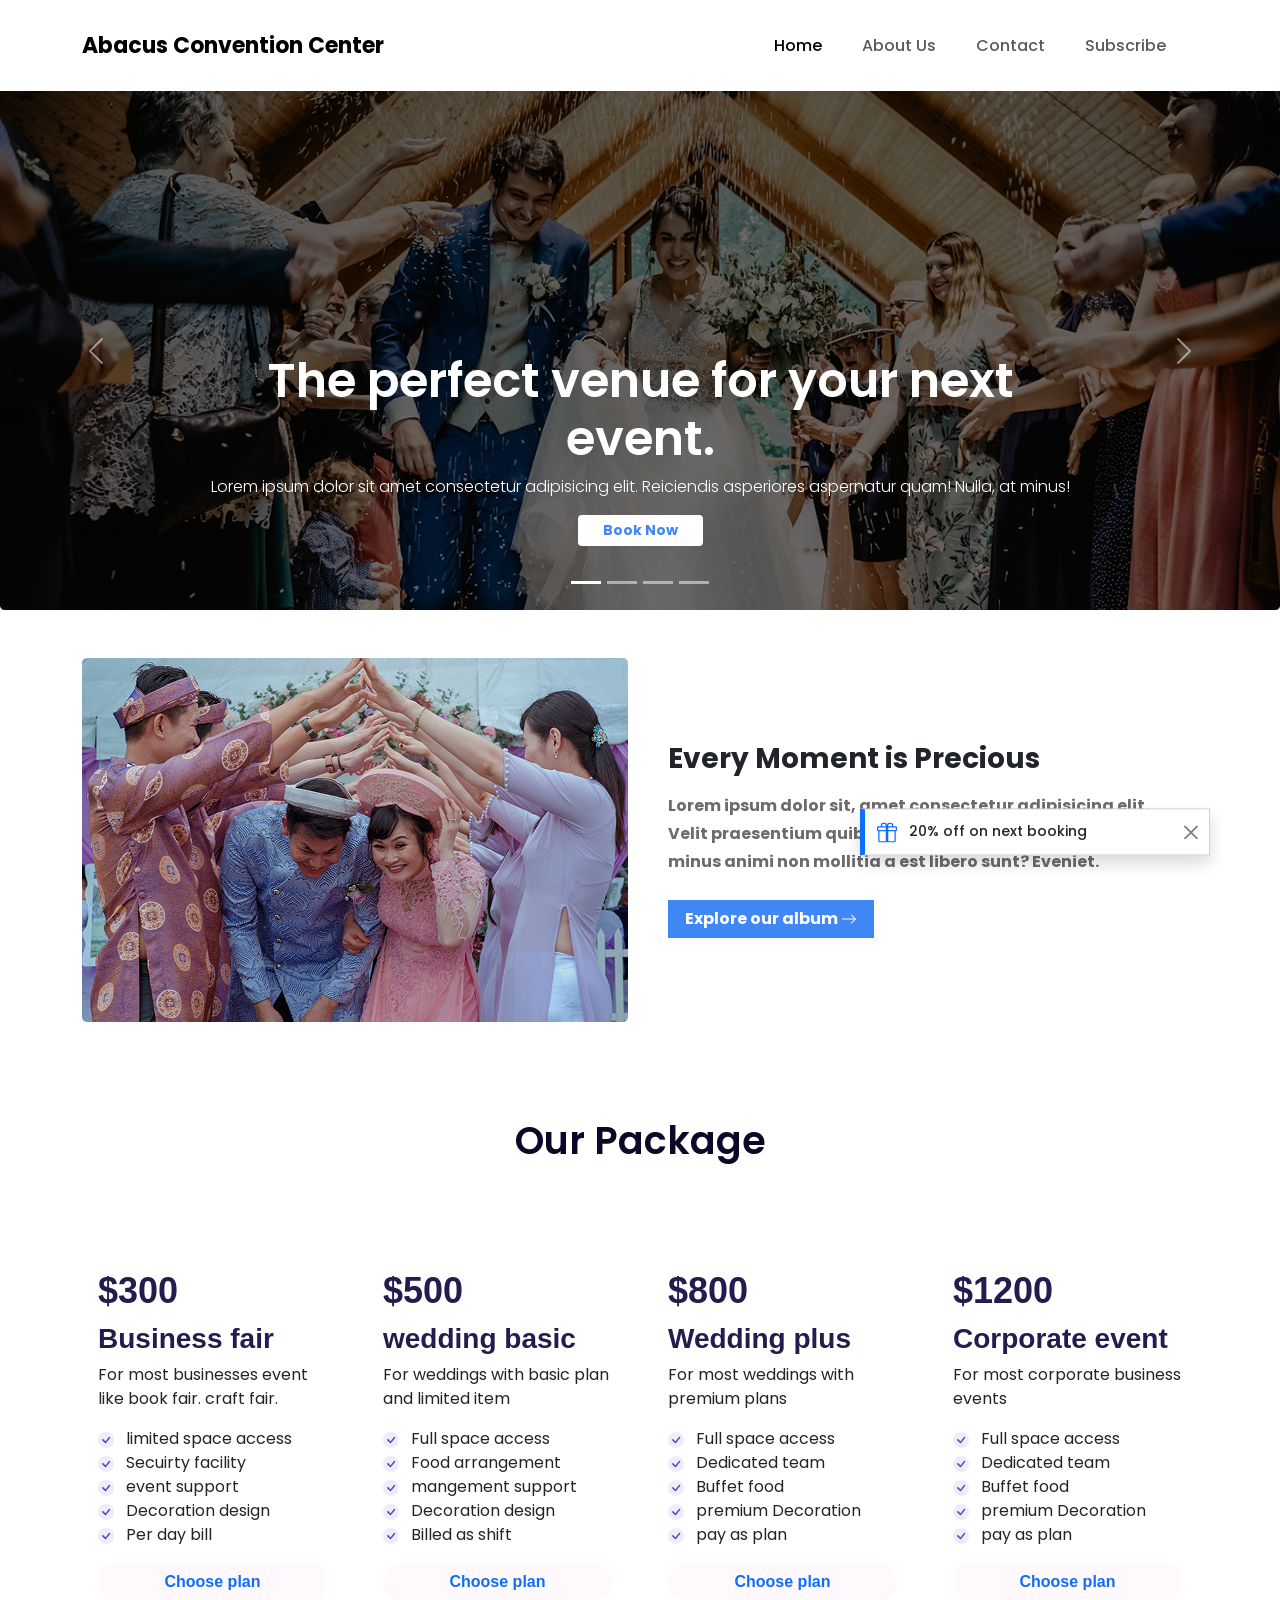
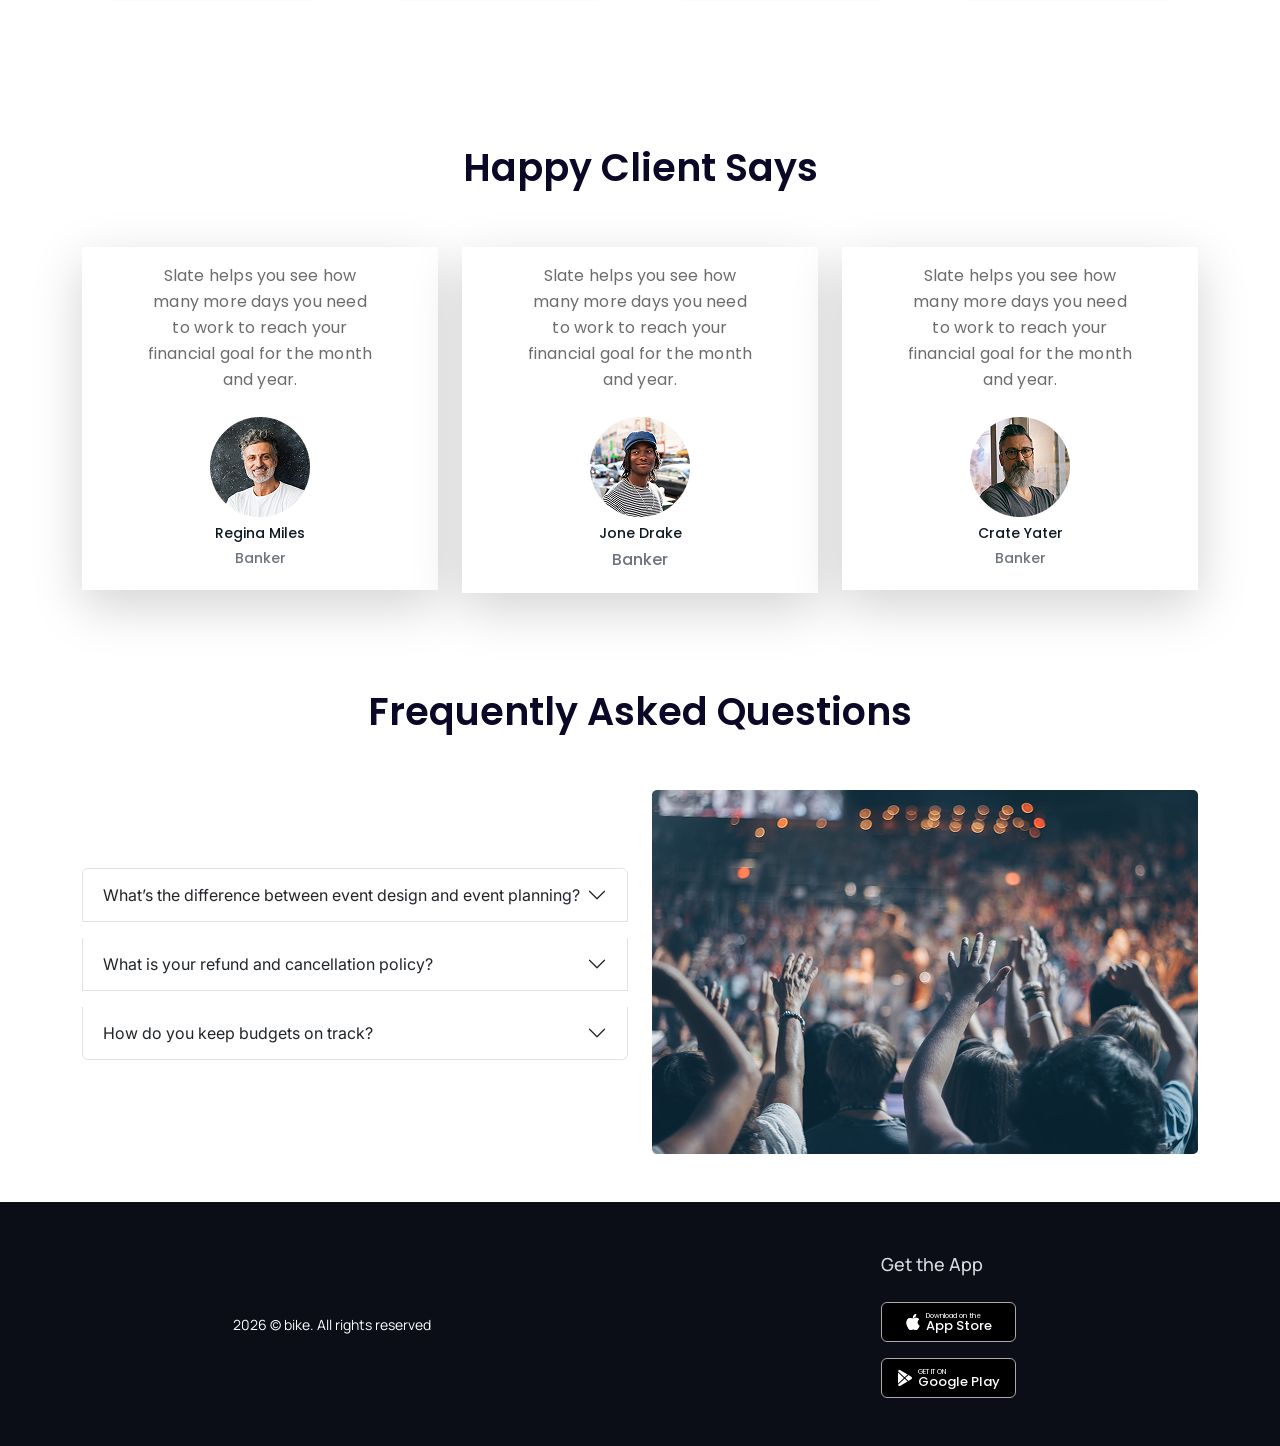
==== commit f0332bb0: "fixed navbar mobile menu issue" ====
--- a/task-bootstrap/index.html
+++ b/task-bootstrap/index.html
@@ -19,11 +19,13 @@
 <body>
     <!-- Nav -->
     <nav class="navbar navbar-expand-lg py-4 shadow-sm">
-        <div class="container flex-nowrap">
-            <a class="navbar-brand fw-700 text-wrap" href="#" style="font-size: 22px;">Abacus Convention Center</a>
-            <button class="navbar-toggler" type="button" data-bs-toggle="collapse" data-bs-target="#navbarSupportedContent" aria-controls="navbarSupportedContent" aria-expanded="false" aria-label="Toggle navigation">
-                <img src="img/menu-2 1.png">
-            </button>
+        <div class="container">
+            <div class="w-100 d-flex flex-nowrap justify-content-between m-0 p-0">
+                <a class="navbar-brand fw-700 text-wrap" href="#" style="font-size: 22px;">Abacus Convention Center</a>
+                <button class="navbar-toggler" type="button" data-bs-toggle="collapse" data-bs-target="#navbarSupportedContent" aria-controls="navbarSupportedContent" aria-expanded="false" aria-label="Toggle navigation">
+                    <img src="img/menu-2 1.png">
+                </button>
+            </div>
             <div class="collapse navbar-collapse" id="navbarSupportedContent">
                 <ul class="navbar-nav ms-auto mt-md-0 mt-3 me-5 gap-4 flex-shrink-0">
                     <li class="nav-item">
@@ -162,7 +164,7 @@
         <div class="container my-5">
             <div class="row">
                 <div class="col-md-12 text-center my-5">
-                    <h2 class="fw-600">Our Package</h2>
+                    <h2 class="fw-600 fs-38">Our Package</h2>
                 </div>
             </div>
             <div class="row gy-3">
@@ -206,7 +208,7 @@
                                 </li>
                             </ul>
                             <div>
-                                <button class="btn btn-sm btn-card text-primary rounded-pill w-100 fw-700 ff-roboto">Choose plan</button>
+                                <button class="btn btn-md btn-card text-primary rounded-pill w-100 fw-700 ff-roboto">Choose plan</button>
                             </div>
                         </div>
                     </div>
@@ -251,7 +253,7 @@
                                 </li>
                             </ul>
                             <div>
-                                <button class="btn btn-card btn-sm text-primary rounded-pill w-100 fw-700 ff-roboto">Choose plan</button>
+                                <button class="btn btn-card btn-md text-primary rounded-pill w-100 fw-700 ff-roboto">Choose plan</button>
                             </div>
                         </div>
                     </div>
@@ -296,7 +298,7 @@
                                 </li>
                             </ul>
                             <div>
-                                <button class="btn btn-card btn-sm text-primary rounded-pill w-100 fw-700 ff-roboto" style="color: #3F87F5;">Choose plan</button>
+                                <button class="btn btn-card btn-md text-primary rounded-pill w-100 fw-700 ff-roboto" style="color: #3F87F5;">Choose plan</button>
                             </div>
                         </div>
                     </div>
@@ -341,7 +343,7 @@
                                 </li>
                             </ul>
                             <div>
-                                <button class="btn btn-card btn-sm text-primary rounded-pill w-100 fw-700 ff-roboto" style="color: #3F87F5;">Choose plan</button>
+                                <button class="btn btn-card btn-md text-primary rounded-pill w-100 fw-700 ff-roboto" style="color: #3F87F5;">Choose plan</button>
                             </div>
                         </div>
                     </div>
@@ -356,7 +358,7 @@
         <div class="container my-5">
             <div class="row">
                 <div class="col-md-12 text-center my-5">
-                    <h2 class="fw-600">Happy Client Says</h2>
+                    <h2 class="fw-600 fs-38">Happy Client Says</h2>
                 </div>
             </div>
             <div class="row gy-3">
@@ -409,7 +411,7 @@
         <div class="container my-5">
             <div class="row">
                 <div class="col-md-12 text-center my-5">
-                    <h2 class="fw-600">Frequently Asked Questions</h2>
+                    <h2 class="fw-600 fs-38">Frequently Asked Questions</h2>
                 </div>
             </div>
             <div class="row flex-column-reverse flex-md-row align-items-center gy-3">
--- a/task-bootstrap/style.css
+++ b/task-bootstrap/style.css
@@ -12,6 +12,11 @@
 
 .fs-16 {
     font-size: 16px;
+}
+
+.fs-38 {
+    font-size: 38px;
+    color: #0A0826;
 }
 
 .fw-300 {
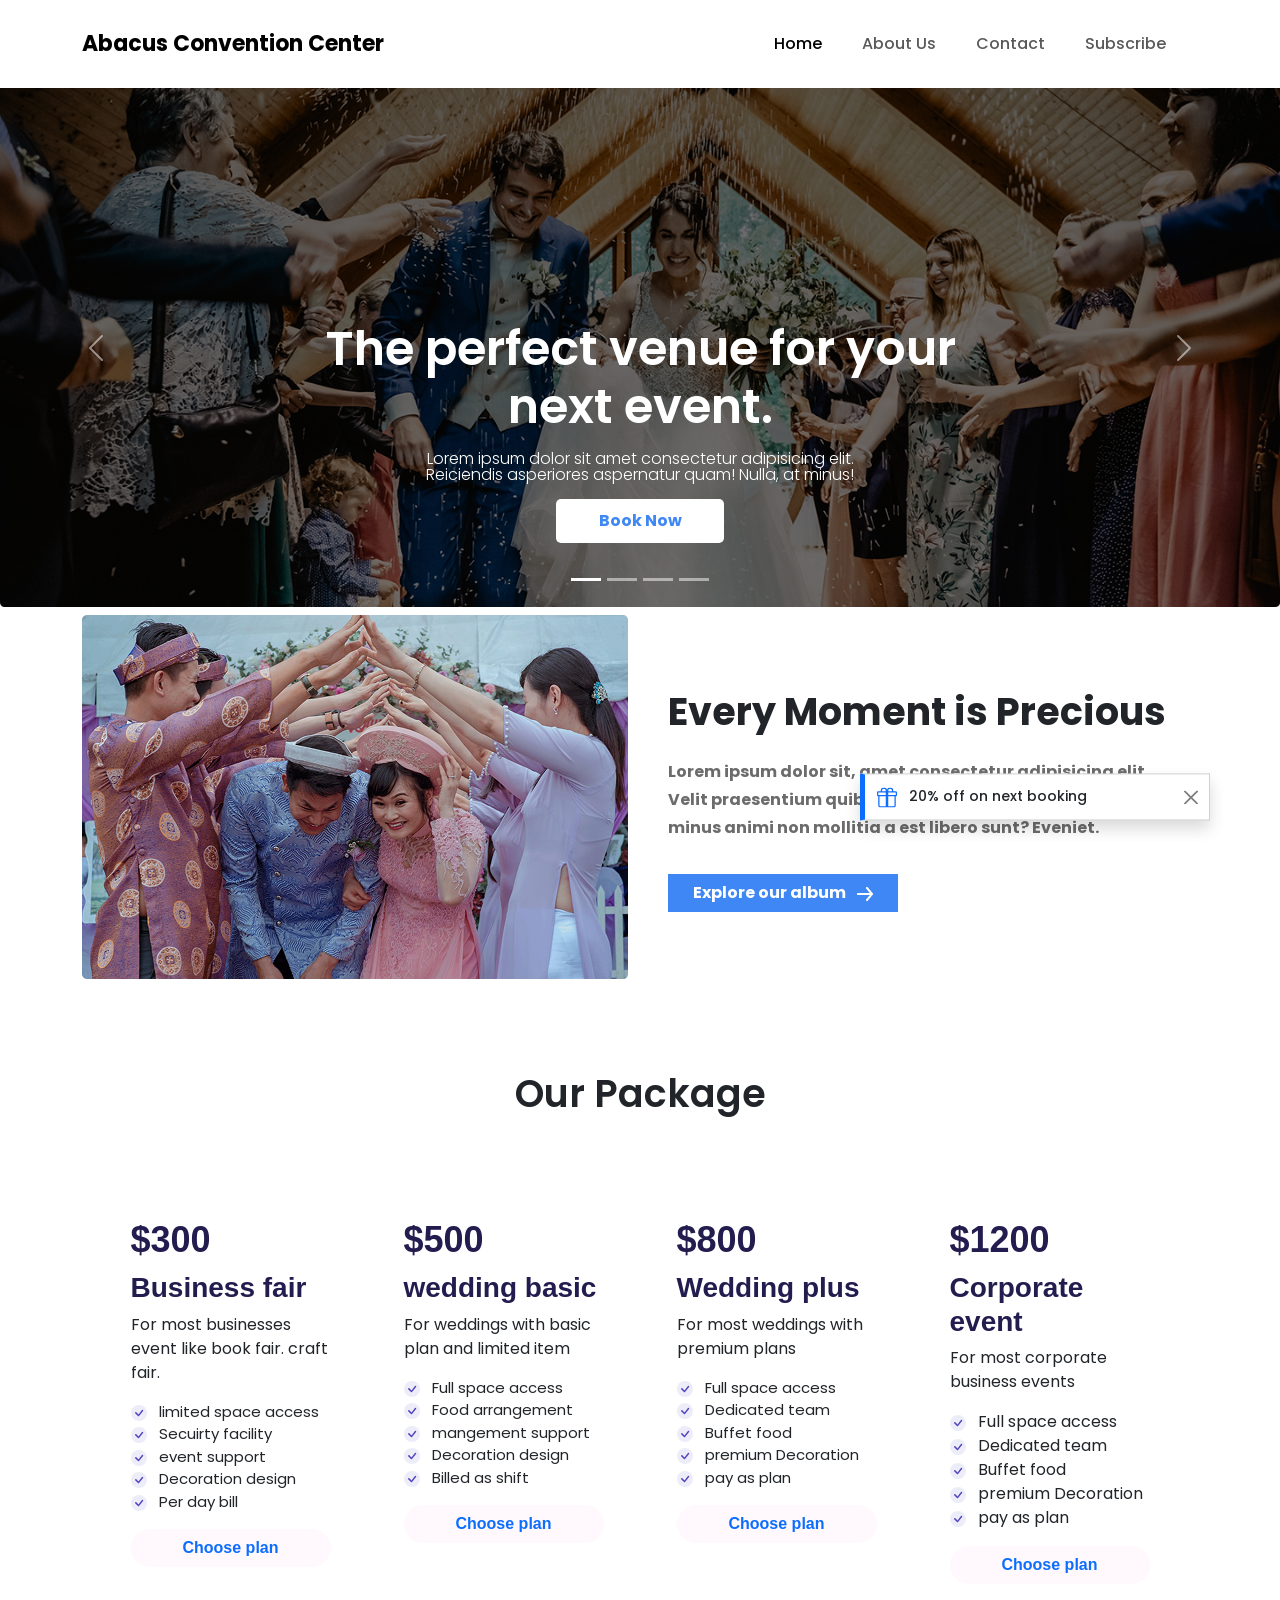
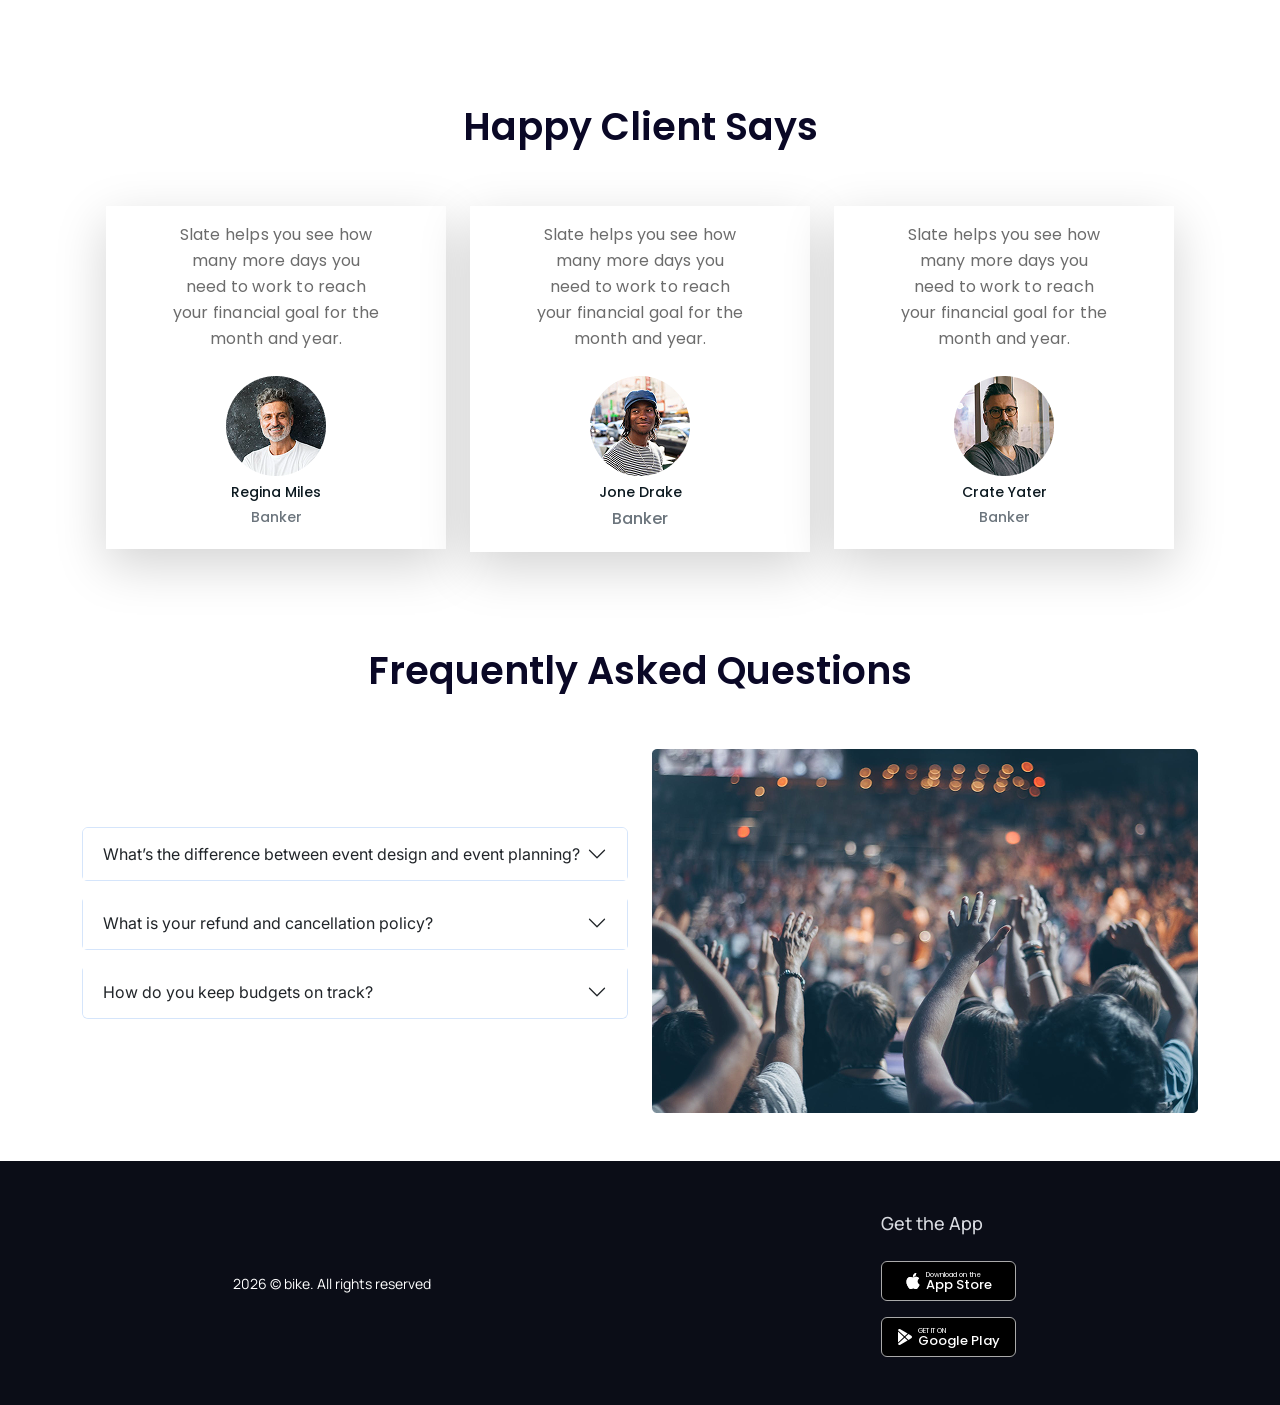
==== commit 5c87ac15: "..." ====
--- a/task-bootstrap/index.html
+++ b/task-bootstrap/index.html
@@ -20,8 +20,8 @@
     <!-- Nav -->
     <nav class="navbar navbar-expand-lg py-4 shadow-sm">
         <div class="container">
-            <div class="w-100 d-flex flex-nowrap justify-content-between m-0 p-0">
-                <a class="navbar-brand fw-700 text-wrap" href="#" style="font-size: 22px;">Abacus Convention Center</a>
+            <div class="w-100 d-flex flex-nowrap justify-content-between m-0 p-0 align-items-center">
+                <a class="navbar-brand fw-700 text-wrap" href="#">Abacus Convention Center</a>
                 <button class="navbar-toggler" type="button" data-bs-toggle="collapse" data-bs-target="#navbarSupportedContent" aria-controls="navbarSupportedContent" aria-expanded="false" aria-label="Toggle navigation">
                     <img src="img/menu-2 1.png">
                 </button>
@@ -48,7 +48,7 @@
 
     <!-- Slide -->
     <section class="slides">
-        <div class="container-fluid p-0">
+        <div class="container-fluid p-0 mb-2">
             <div id="carouselExampleCaptions" class="carousel slide" data-bs-touch="true" data-bs-ride="carousel">
                 <div class="carousel-indicators">
                     <button type="button" data-bs-target="#carouselExampleCaptions" data-bs-slide-to="0" class="active" aria-current="true" aria-label="Slide 1"></button>
@@ -57,7 +57,7 @@
                     <button type="button" data-bs-target="#carouselExampleCaptions" data-bs-slide-to="3" aria-label="Slide 4"></button>
                 </div>
 
-                <div class="carousel-inner mx-auto">
+                <div class="carousel-inner">
                     <div class="carousel-item active">
                         <div class="w-img-container">
                             <img class="w-100 w-img" src="img/slide.png">
@@ -65,8 +65,8 @@
                         <div class="carousel-caption d-md-block mb-4">
                             <div class="p-0 mx-auto">
                                 <h5 class="caption-title fw-600">The perfect venue for your next event.</h5>
-                                <p class="fs-16 fw-300">Lorem ipsum dolor sit amet consectetur adipisicing elit. Reiciendis asperiores aspernatur quam! Nulla, at minus!</p>
-                                <button class="btn btn-sm btn-book px-4 fw-700">Book Now</button>
+                                <p class="caption-body">Lorem ipsum dolor sit amet consectetur adipisicing elit. Reiciendis asperiores aspernatur quam! Nulla, at minus!</p>
+                                <button class="btn btn-book">Book Now</button>
                             </div>
                         </div>
                     </div>
@@ -77,7 +77,7 @@
                         <div class="carousel-caption d-md-block mb-4">
                             <div class="w-md-50 p-0 mx-auto">
                                 <h5 class="caption-title fw-600">The perfect venue for your next event.</h5>
-                                <p class="fs-16 fw-300">Lorem ipsum dolor sit amet consectetur adipisicing elit. Reiciendis asperiores aspernatur quam! Nulla, at minus!</p>
+                                <p class="caption-body">Lorem ipsum dolor sit amet consectetur adipisicing elit. Reiciendis asperiores aspernatur quam! Nulla, at minus!</p>
                                 <button class="btn btn-sm btn-book px-4 fw-bold">Book Now</button>
                             </div>
                         </div>
@@ -89,7 +89,7 @@
                         <div class="carousel-caption d-md-block mb-4">
                             <div class="p-0 mx-auto">
                                 <h5 class="caption-title fw-600">The perfect venue for your next event.</h5>
-                                <p class="fs-16 fw-300">Lorem ipsum dolor sit amet consectetur adipisicing elit. Reiciendis asperiores aspernatur quam! Nulla, at minus!</p>
+                                <p class="caption-body">Lorem ipsum dolor sit amet consectetur adipisicing elit. Reiciendis asperiores aspernatur quam! Nulla, at minus!</p>
                                 <button class="btn btn-sm btn-book px-4 fw-bold">Book Now</button>
                             </div>
                         </div>
@@ -101,7 +101,7 @@
                         <div class="carousel-caption d-md-block mb-4">
                             <div class="w-md-50 p-0 mx-auto">
                                 <h5 class="caption-title fw-600">The perfect venue for your next event.</h5>
-                                <p class="fs-16 fw-300">Lorem ipsum dolor sit amet consectetur adipisicing elit. Reiciendis asperiores aspernatur quam! Nulla, at minus!</p>
+                                <p class="caption-body   ">Lorem ipsum dolor sit amet consectetur adipisicing elit. Reiciendis asperiores aspernatur quam! Nulla, at minus!</p>
                                 <button class="btn btn-sm btn-book px-4 fw-bold">Book Now</button>
                             </div>
                         </div>
@@ -124,35 +124,36 @@
 
     <!-- Content -->
     <section class="content">
-        <div class="container my-5 position-relative">
-            <div class="row align-items-center gy-3">
-                <div class="col-lg-6 d-flex justify-content-center">
+        <div class="container mb-2 mb-md-5">
+            <div class="row flex-column-reverse flex-md-row align-items-center">
+                <div class="col-md-6 d-none d-md-flex justify-content-center">
                     <img class="img-fluid" src="img/group.png" alt="">
                 </div>
-                <div class="col-lg-6">
+                <div class="col-md-6 position-relative">
                     <div class="d-flex flex-column gap-2 p-3">
-                        <h3 class="content-title fw-bolder">Every Moment is Precious</h3>
-                        <p class="fw-700 gray1 lh-28">Lorem ipsum dolor sit, amet consectetur adipisicing elit. Velit praesentium quibusdam doloribus quos sequi quod id, minus animi non mollitia a est libero sunt? Eveniet.</p>
-                        <div>
-                            <button class="btn text-white px-3 rounded-0 fw-700 fs-16" style="background-color: #3F87F5;">
+                        <h3 class="content-title">Every Moment is Precious</h3>
+                        <p class="content-body">Lorem ipsum dolor sit, amet consectetur adipisicing elit. Velit praesentium quibusdam doloribus quos sequi quod id, minus animi non mollitia a est libero sunt? Eveniet.</p>
+                        <div class="d-flex justify-content-center d-md-none">
+                            <img class="img-fluid" src="img/group.png" alt="">
+                        </div>
+                        <div class="d-flex justify-content-center justify-content-md-start mt-2">
+                            <button class="btn btn-explore">
                                 Explore our album
-                                <svg xmlns="http://www.w3.org/2000/svg" width="16" height="16" fill="currentColor" class="bi bi-arrow-right ff-700" viewBox="0 0 16 16">
-                                    <path fill-rule="evenodd" d="M1 8a.5.5 0 0 1 .5-.5h11.793l-3.147-3.146a.5.5 0 0 1 .708-.708l4 4a.5.5 0 0 1 0 .708l-4 4a.5.5 0 0 1-.708-.708L13.293 8.5H1.5A.5.5 0 0 1 1 8"/>
+                                <img class="ms-2" src="img/r-arrow.png">
+                            </button>
+                        </div>
+                    </div>
+                    <div class="toast show align-items-center position-absolute top-50 end-0 translate-middle-y rounded-0" role="alert" aria-live="assertive" aria-atomic="true" style="background: white; border-left: 5px solid var(--bs-primary);">
+                        <div class="d-flex">
+                            <div class="toast-body lh-24 fs-14 fw-500">
+                                <svg xmlns="http://www.w3.org/2000/svg" width="20" height="20" fill="currentColor" class="bi bi-gift me-2 text-primary" viewBox="0 0 16 16">
+                                    <path d="M3 2.5a2.5 2.5 0 0 1 5 0 2.5 2.5 0 0 1 5 0v.006c0 .07 0 .27-.038.494H15a1 1 0 0 1 1 1v2a1 1 0 0 1-1 1v7.5a1.5 1.5 0 0 1-1.5 1.5h-11A1.5 1.5 0 0 1 1 14.5V7a1 1 0 0 1-1-1V4a1 1 0 0 1 1-1h2.038A3 3 0 0 1 3 2.506zm1.068.5H7v-.5a1.5 1.5 0 1 0-3 0c0 .085.002.274.045.43zM9 3h2.932l.023-.07c.043-.156.045-.345.045-.43a1.5 1.5 0 0 0-3 0zM1 4v2h6V4zm8 0v2h6V4zm5 3H9v8h4.5a.5.5 0 0 0 .5-.5zm-7 8V7H2v7.5a.5.5 0 0 0 .5.5z"/>
                                 </svg>
-                            </button>
-                        </div>
-                    </div>
-                </div>
-            </div>
-            <div class="toast show align-items-center position-absolute top-50 end-0 translate-middle-y rounded-0" role="alert" aria-live="assertive" aria-atomic="true" style="background: white; border-left: 5px solid var(--bs-primary);">
-                <div class="d-flex">
-                    <div class="toast-body lh-24 fs-14 fw-500">
-                        <svg xmlns="http://www.w3.org/2000/svg" width="20" height="20" fill="currentColor" class="bi bi-gift me-2 text-primary" viewBox="0 0 16 16">
-                            <path d="M3 2.5a2.5 2.5 0 0 1 5 0 2.5 2.5 0 0 1 5 0v.006c0 .07 0 .27-.038.494H15a1 1 0 0 1 1 1v2a1 1 0 0 1-1 1v7.5a1.5 1.5 0 0 1-1.5 1.5h-11A1.5 1.5 0 0 1 1 14.5V7a1 1 0 0 1-1-1V4a1 1 0 0 1 1-1h2.038A3 3 0 0 1 3 2.506zm1.068.5H7v-.5a1.5 1.5 0 1 0-3 0c0 .085.002.274.045.43zM9 3h2.932l.023-.07c.043-.156.045-.345.045-.43a1.5 1.5 0 0 0-3 0zM1 4v2h6V4zm8 0v2h6V4zm5 3H9v8h4.5a.5.5 0 0 0 .5-.5zm-7 8V7H2v7.5a.5.5 0 0 0 .5.5z"/>
-                        </svg>
-                        20% off on next booking
-                    </div>
-                    <button type="button" class="btn-close me-2 m-auto" data-bs-dismiss="toast" aria-label="Close"></button>
+                                20% off on next booking
+                            </div>
+                            <button type="button" class="btn-close me-2 m-auto" data-bs-dismiss="toast" aria-label="Close"></button>
+                        </div>
+                    </div>
                 </div>
             </div>
         </div>
@@ -161,21 +162,21 @@
 
     <!-- Packages -->
     <section class="packages">
-        <div class="container my-5">
+        <div class="container mb-2 mb-md-5">
             <div class="row">
                 <div class="col-md-12 text-center my-5">
-                    <h2 class="fw-600 fs-38">Our Package</h2>
-                </div>
-            </div>
-            <div class="row gy-3">
-                <div class="col-md-3">
+                    <h2 class="package-title">Our Package</h2>
+                </div>
+            </div>
+            <div class="row gy-3 px-4">
+                <div class="col-md-6 col-lg-3">
                     <div class="card border-0 rounded-4">
-                        <span class="badge badge-hot position-absolute text-white rounded-pill end-0 translate-middle-y px-2 ff-roboto" hidden>Hot</span>
-                        <div class="card-body py-5">
+                        <span class="d-none badge badge-hot position-absolute text-white rounded-pill end-0 translate-middle-y px-2 ff-roboto">Hot</span>
+                        <div class="card-body pt-5 pb-4">
                             <h3 class="price fw-700 ff-roboto">$300</h3>
                             <h4 class="package-type fw-700 ff-roboto">Business fair</h4>
                             <p class="fw-400">For most businesses event like book fair. craft fair.</p>
-                            <ul class="list-unstyled fw-400">
+                            <ul class="list-unstyled fw-400 fs-15">
                                 <li>
                                     <svg xmlns="http://www.w3.org/2000/svg" width="16" height="16" fill="currentColor" class="bi bi-check" viewBox="0 0 16 16">
                                         <path d="M10.97 4.97a.75.75 0 0 1 1.07 1.05l-3.99 4.99a.75.75 0 0 1-1.08.02L4.324 8.384a.75.75 0 1 1 1.06-1.06l2.094 2.093 3.473-4.425z"/>
@@ -213,14 +214,14 @@
                         </div>
                     </div>
                 </div>
-                <div class="col-md-3">
+                <div class="col-md-6 col-lg-3">
                     <div class="card border-0 rounded-4">
-                        <span class="badge badge-hot position-absolute text-white rounded-pill end-0 translate-middle-y px-2 ff-roboto" hidden>Hot</span>
-                        <div class="card-body py-5">
+                        <span class="d-none badge badge-hot position-absolute text-white rounded-pill end-0 translate-middle-y px-2 ff-roboto">Hot</span>
+                        <div class="card-body pt-5 pb-4">
                             <h3 class="price fw-700 ff-roboto">$500</h3>
                             <h4 class="package-type fw-700 ff-roboto">wedding basic</h4>
                             <p class="fw-400">For weddings with basic plan and limited item</p>
-                            <ul class="list-unstyled fw-400">
+                            <ul class="list-unstyled fw-400 fs-15">
                                 <li>
                                     <svg xmlns="http://www.w3.org/2000/svg" width="16" height="16" fill="currentColor" class="bi bi-check" viewBox="0 0 16 16">
                                         <path d="M10.97 4.97a.75.75 0 0 1 1.07 1.05l-3.99 4.99a.75.75 0 0 1-1.08.02L4.324 8.384a.75.75 0 1 1 1.06-1.06l2.094 2.093 3.473-4.425z"/>
@@ -258,14 +259,14 @@
                         </div>
                     </div>
                 </div>
-                <div class="col-md-3">
+                <div class="col-md-6 col-lg-3">
                     <div class="card border-0 rounded-4">
-                        <span class="badge badge-hot position-absolute text-white rounded-pill end-0 translate-middle-y px-2 ff-roboto" hidden>Hot</span>
-                        <div class="card-body py-5">
+                        <span class="d-none badge badge-hot position-absolute text-white rounded-pill end-0 translate-middle-y px-2 ff-roboto">Hot</span>
+                        <div class="card-body pt-5 pb-4">
                             <h3 class="price fw-700 ff-roboto">$800</h3>
                             <h4 class="package-type fw-700 ff-roboto" >Wedding plus</h4>
                             <p class="fw-400">For most weddings with premium plans</p>
-                            <ul class="list-unstyled fw-400">
+                            <ul class="list-unstyled fw-400 fs-15">
                                 <li>
                                     <svg xmlns="http://www.w3.org/2000/svg" width="16" height="16" fill="currentColor" class="bi bi-check" viewBox="0 0 16 16">
                                         <path d="M10.97 4.97a.75.75 0 0 1 1.07 1.05l-3.99 4.99a.75.75 0 0 1-1.08.02L4.324 8.384a.75.75 0 1 1 1.06-1.06l2.094 2.093 3.473-4.425z"/>
@@ -303,10 +304,10 @@
                         </div>
                     </div>
                 </div>
-                <div class="col-md-3">
+                <div class="col-md-6 col-lg-3">
                     <div class="card border-0 rounded-4">
-                        <span class="badge badge-hot position-absolute text-white rounded-pill end-0 translate-middle-y px-2 ff-roboto" hidden>Hot</span>
-                        <div class="card-body py-5">
+                        <span class="d-none badge badge-hot position-absolute text-white rounded-pill end-0 translate-middle-y px-2 ff-roboto">Hot</span>
+                        <div class="card-body pt-5 pb-4">
                             <h3 class="price fw-700 ff-roboto">$1200</h3>
                             <h4 class="package-type fw-700 ff-roboto">Corporate event</h4>
                             <p class="fw-400">For most corporate business events</p>
@@ -355,14 +356,14 @@
 
     <!-- Testimonials -->
     <section class="testimonials">
-        <div class="container my-5">
+        <div class="container mb-2 mb-md-5">
             <div class="row">
                 <div class="col-md-12 text-center my-5">
                     <h2 class="fw-600 fs-38">Happy Client Says</h2>
                 </div>
             </div>
-            <div class="row gy-3">
-                <div class="col-md-4">
+            <div class="row gy-3 px-4 justify-content-center">
+                <div class="col-lg-4 col-md-6">
                     <div class="card border-0 rounded-0 shadow-lg">
                         <div class="card-body text-center">
                             <p class="fw-400 fs-16 px-5 gray1 comments">Slate helps you see how 
@@ -375,7 +376,7 @@
                         </div>
                     </div>
                 </div>
-                <div class="col-md-4">
+                <div class="col-lg-4 col-md-6">
                     <div class="card border-0 rounded-0 shadow-lg">
                         <div class="card-body text-center">
                             <p class="fw-400 fs-16 px-5 gray1 comments">Slate helps you see how 
@@ -388,7 +389,7 @@
                         </div>
                     </div>
                 </div>
-                <div class="col-md-4">
+                <div class="col-lg-4 col-md-6">
                     <div class="card border-0 rounded-0 shadow-lg">
                         <div class="card-body text-center">
                             <p class="fw-400 fs-16 px-5 gray1 comments">Slate helps you see how 
@@ -407,8 +408,8 @@
     <!-- Testimonials -->
 
     <!-- FAQs -->
-    <section class="testimonials">
-        <div class="container my-5">
+    <section class="faqs">
+        <div class="container mb-2 mb-md-5">
             <div class="row">
                 <div class="col-md-12 text-center my-5">
                     <h2 class="fw-600 fs-38">Frequently Asked Questions</h2>
@@ -494,19 +495,6 @@
     <!-- Footer -->
 
     <script src="https://cdn.jsdelivr.net/npm/bootstrap@5.3.8/dist/js/bootstrap.bundle.min.js"></script>
-    <script>
-        const cards = document.querySelectorAll('.packages .card');
-        cards.forEach(card => {
-            const badgeHot = card.querySelector('.badge');
-            console.log(badgeHot);
-            card.addEventListener('mouseover', () => {
-                badgeHot.hidden = false;
-            });
-            card.addEventListener('mouseleave', () => {
-                badgeHot.hidden = true;
-            });
-        });
-    </script>
 </body>
 </html>
 
--- a/task-bootstrap/style.css
+++ b/task-bootstrap/style.css
@@ -39,6 +39,7 @@
     font-weight: 400;
 }
 
+
 .ff-manrope {
     font-family: 'Manrope', sans-serif;
 }
@@ -71,32 +72,126 @@
     color: #747474;
 }
 
+
+/* Navbar */
+.navbar-brand {
+    font-weight: 700;
+    font-style: bold;
+    font-size: 22px;
+    line-height: 1;
+    letter-spacing: 0px;
+}
+
+.navbar-toggler {
+    border: none;
+}
+
+/* Slide */
+.carousel-caption {
+    max-width: 639px;
+    margin: 0 auto;
+}
+
 .caption-title {
     font-size: 48px;
 }
 
+.caption-body {
+    text-align: center;
+    max-width: 456px;
+    margin: 1rem auto;
+    font-weight: 300;
+    font-size: 16px;
+    line-height: 100%;
+    letter-spacing: 0px;
+}
+
+.btn-book {
+    width: 168px;
+    height: 44px;
+    border-radius: 5px;
+    background-color: #fff;
+    color: #3F87F5;
+    font-weight: 700;
+    font-size: 16px;
+    line-height: 1;
+    letter-spacing: 0px;
+}
+
+/* Content */
+.content-title {
+    font-size: 38px;
+    font-weight: 700;
+    line-height: 60px;
+    letter-spacing: 0;
+}
+
+.content-body {
+    font-weight: 700;
+    font-size: 16px;
+    line-height: 28px;
+    letter-spacing: 0px;
+    color: #6C6C6C;
+}
+
+.btn-explore {
+    width: 230;
+    height: 44;
+    opacity: 1;
+    padding-top: 10px;
+    padding-right: 24px;
+    padding-bottom: 10px;
+    padding-left: 24px;
+    gap: 8px;
+    background: #3F87F5;
+    color: white;
+    border-radius: 0;
+    font-weight: 700;
+    font-size: 16px;
+    line-height: 100%;
+    letter-spacing: 0px;
+}
+
+/* Packages */
+.package-title {
+    font-weight: 600;
+    font-size: 38px;
+    line-height: 100%;
+    letter-spacing: 0%;
+    text-align: center;
+}
+
+.packages .card {
+    max-width: 232px;
+    margin: 0 auto;
+}
+
+.card-body {
+    width: 100%;
+}
+
 .card {
     transition: transform 0.3s ease;
 }
 
 .card:hover {
     z-index: 10;
-    transform: scale(1.1);
+    transform: scale(105%);
 }
 
 .packages .card:hover {
     box-shadow: 0 42px 34px 0 #3F87F540;
     background-color: #3F87F5;
     color: #fff;
+    border-radius: 26px;
 }
 
 .packages .card:hover .btn-card {
     background-color: white;
 }
 
-.btn-book {
-    background-color: #fff;
-    color: #3F87F5;
+.packages .card:hover .badge-hot {
+    display: inline !important;
 }
 
 .btn-book:hover {
@@ -162,6 +257,17 @@
 .badge {
     background-color: #FF4E4E;
     font-weight: 900;
+}
+
+/* Accordion */
+.accordion-button:not(.collapsed) {
+  background-color: transparent;
+  box-shadow: none;
+}
+
+.accordion-item {
+    border: 1px solid #D5E5FB;
+    border-radius: 5px;
 }
 
 .custom-btn {
@@ -198,9 +304,44 @@
 }
 
 @media (max-width: 768px) {
+    /* Slide */
+    .carousel-caption {
+        max-width: 320px;
+        margin: 0 auto;
+    }
+
     .caption-title {
         font-size: 24px;
-    }
+        font-weight: 600;
+        line-height: 1;
+        letter-spacing: 0px;
+    }
+
+    /* Content */
+    .content-title {
+        font-size: 19px;
+    }
+
+    .content-body {
+        font-size: 15px;
+    }
+}
+
+@media (max-width: 576px) {
+    /* Navbar */
+    .navbar-brand {
+        font-weight: 700;
+        font-style: bold;
+        font-size: 14px;
+        line-height: 1;
+        letter-spacing: 0px;
+    }
+
+    .package-title {
+        font-weight: 600;
+        font-size: 19px;
+    }
+
 
     .w-img-container {
         overflow: hidden;
@@ -210,4 +351,7 @@
         position: relative;
         left: calc(50% - 550px);
     }
+    .fs-38  {
+        font-size: 19px;
+    }
 }
